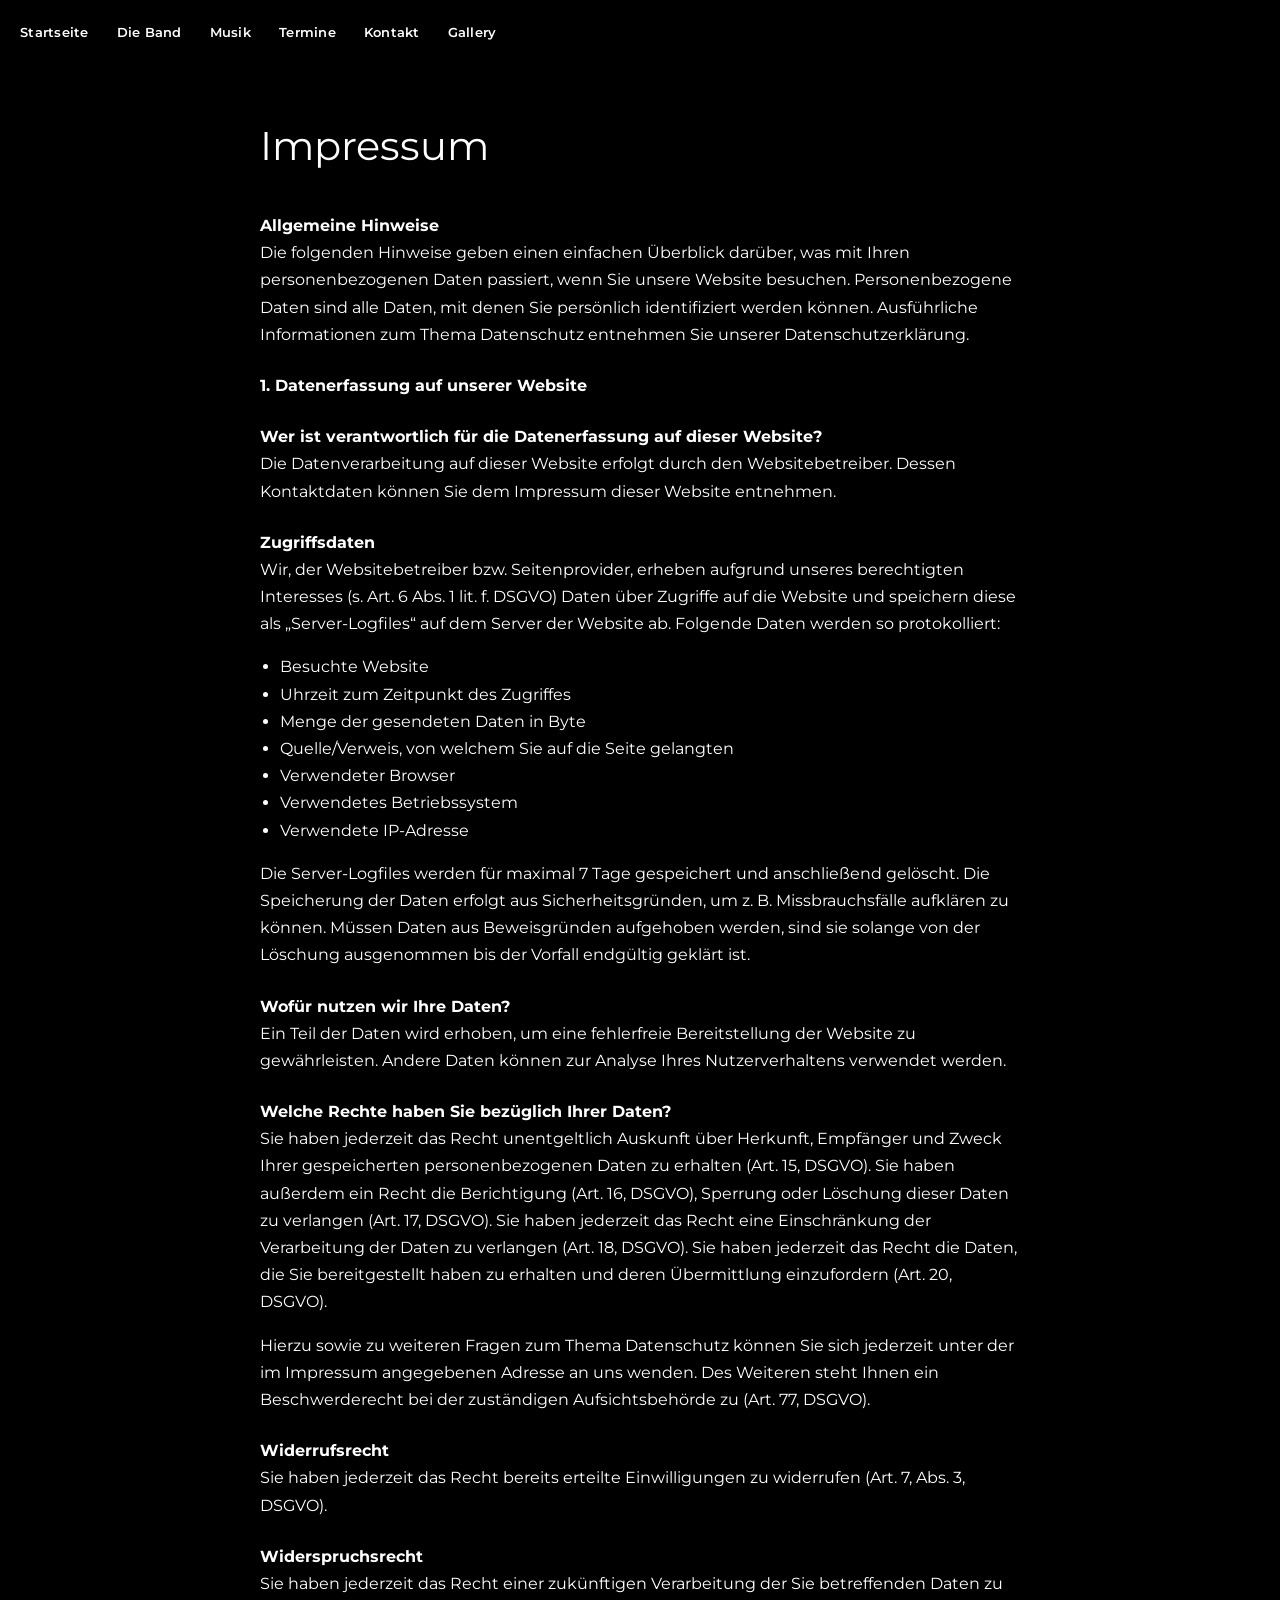
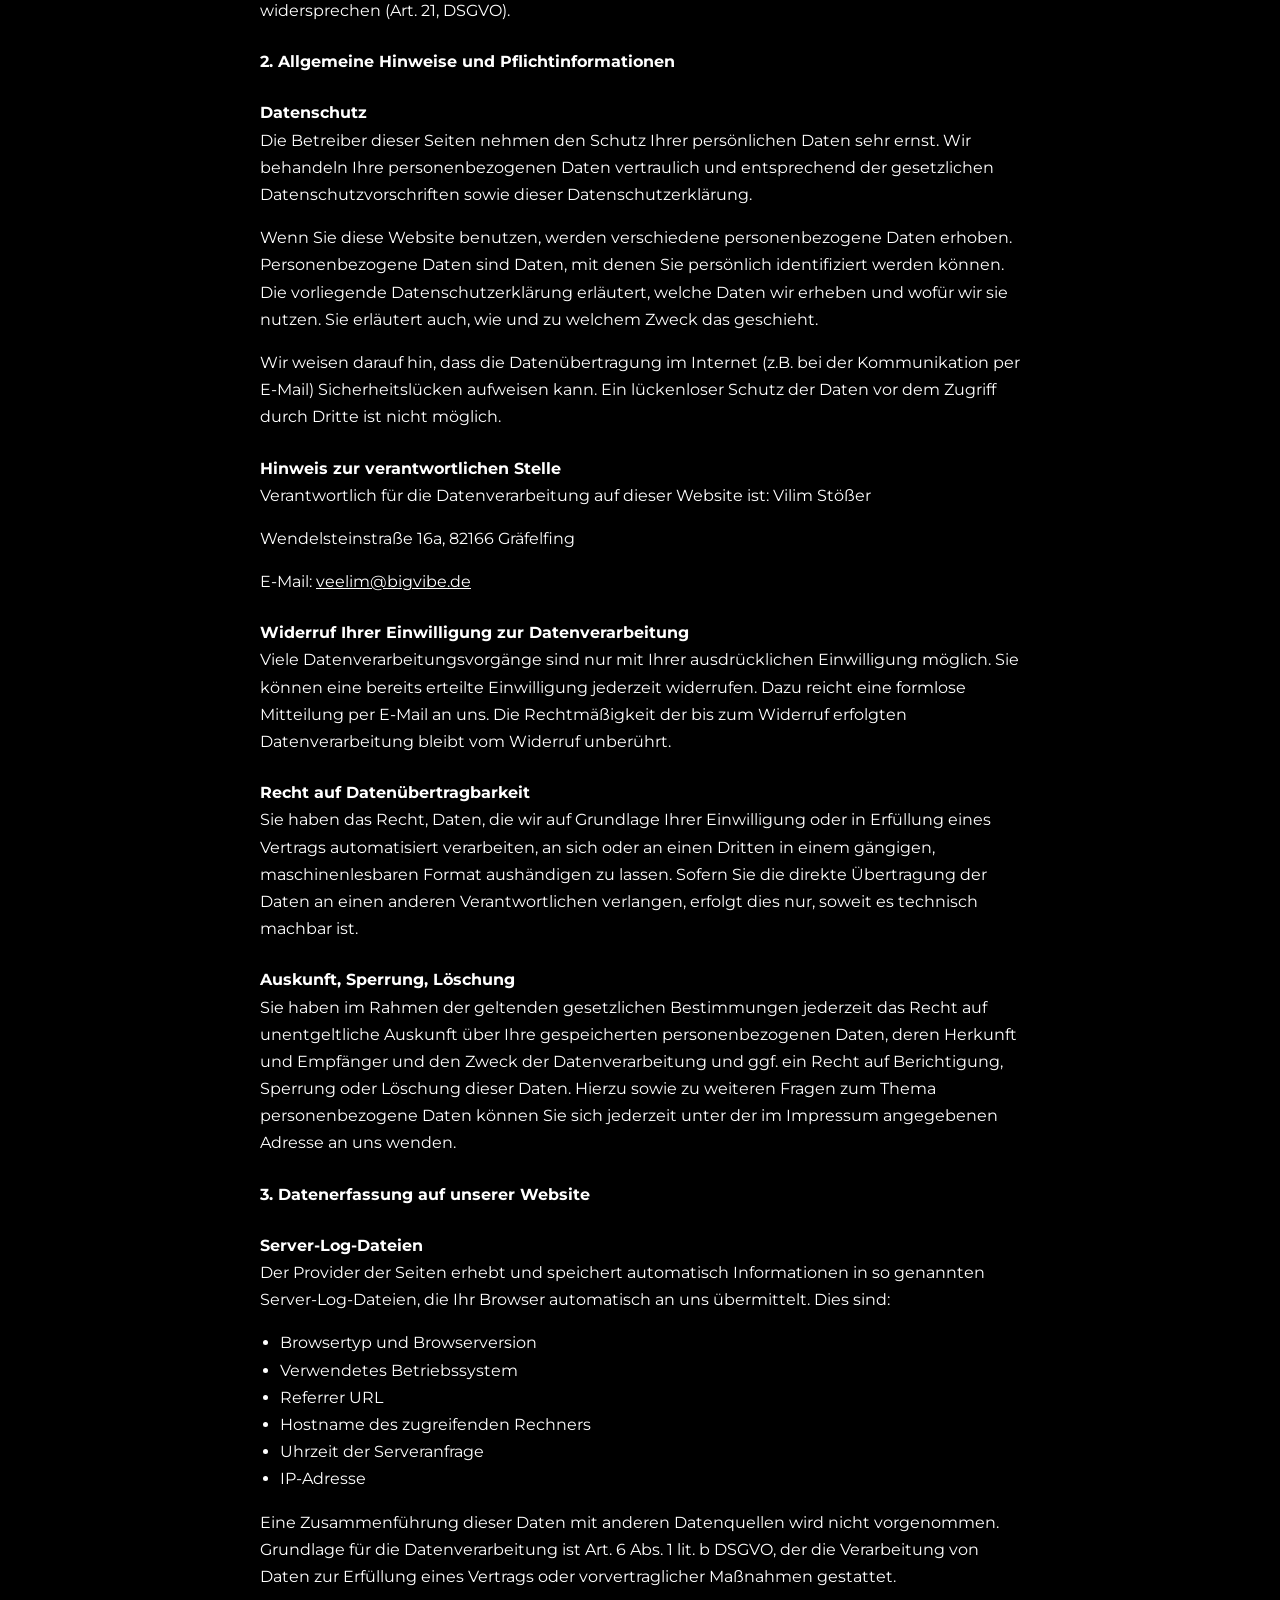
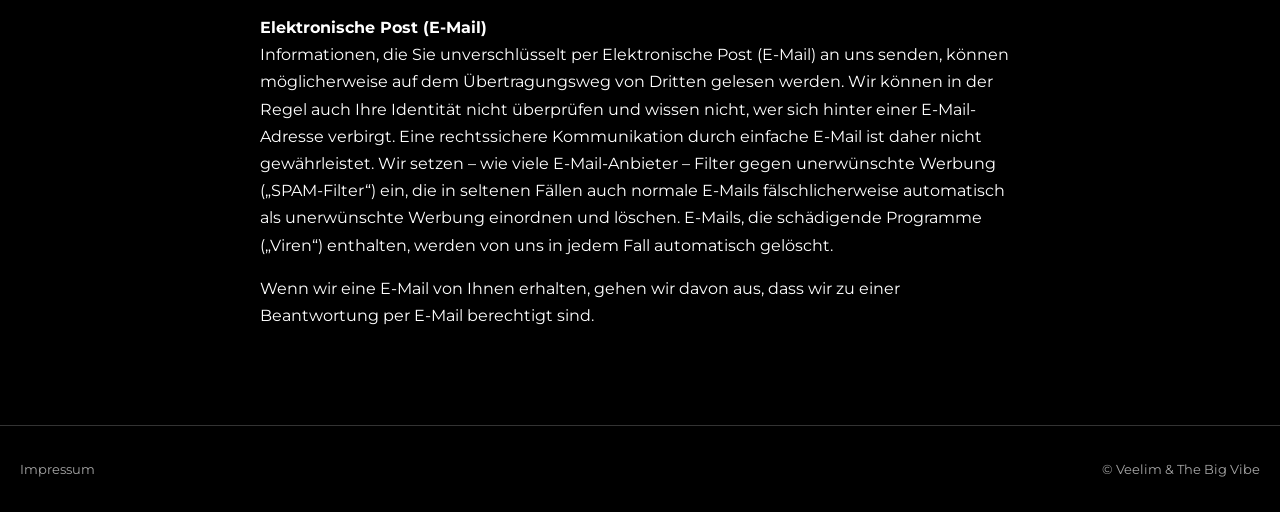
==== impressum.html @ f6a3f0a9 "Static site migrated from WordPress One-page site (hero video, band, Spotify, dates, contact, galler" ====
<!doctype html>
<html lang="de">
<head>
  <meta charset="utf-8">
  <meta name="viewport" content="width=device-width, initial-scale=1">
  <title>Impressum – Veelim &amp; The Big Vibe</title>
  <meta name="robots" content="noindex">
  <meta name="theme-color" content="#000000">
  <link rel="icon" type="image/png" href="assets/img/favicon.png">
  <link rel="apple-touch-icon" href="assets/img/apple-touch-icon.png">
  <link rel="stylesheet" href="css/style.css">
</head>
<body>
  <a class="skip-link" href="#main">Zum Inhalt springen</a>

  <header class="site-header">
    <a class="brand" href="index.html">Veelim &amp; The Big Vibe</a>
    <button class="nav-toggle" aria-expanded="false" aria-controls="site-nav" aria-label="Menü öffnen">
      <svg viewBox="0 0 24 24" fill="none" stroke="currentColor" stroke-width="2" aria-hidden="true"><path d="M3 6h18M3 12h18M3 18h18"/></svg>
    </button>
    <nav class="site-nav" id="site-nav" aria-label="Hauptmenü">
      <ul>
        <li><a href="index.html">Startseite</a></li>
        <li><a href="index.html#band">Die Band</a></li>
        <li><a href="index.html#musik">Musik</a></li>
        <li><a href="index.html#termine">Termine</a></li>
        <li><a href="index.html#kontakt">Kontakt</a></li>
        <li><a href="index.html#gallery">Gallery</a></li>
      </ul>
    </nav>
  </header>

  <main id="main">
    <article class="legal">
      <h1>Impressum</h1>
      
      <p><strong>Allgemeine Hinweise</strong> Die folgenden Hinweise geben einen einfachen Überblick darüber, was mit Ihren personenbezogenen Daten passiert, wenn Sie unsere Website besuchen. Personenbezogene Daten sind alle Daten, mit denen Sie persönlich identifiziert werden können. Ausführliche Informationen zum Thema Datenschutz entnehmen Sie unserer Datenschutzerklärung.</p>
      <p><strong>1. Datenerfassung auf unserer Website</strong></p>
      <p><strong>Wer ist verantwortlich für die Datenerfassung auf dieser Website?</strong> Die Datenverarbeitung auf dieser Website erfolgt durch den Websitebetreiber. Dessen Kontaktdaten können Sie dem Impressum dieser Website entnehmen.</p>
      <p><strong>Zugriffsdaten</strong> Wir, der Websitebetreiber bzw. Seitenprovider, erheben aufgrund unseres berechtigten Interesses (s. Art. 6 Abs. 1 lit. f. DSGVO) Daten über Zugriffe auf die Website und speichern diese als „Server-Logfiles“ auf dem Server der Website ab. Folgende Daten werden so protokolliert:</p>
      <ul>
      <li>Besuchte Website</li>
      <li>Uhrzeit zum Zeitpunkt des Zugriffes</li>
      <li>Menge der gesendeten Daten in Byte</li>
      <li>Quelle/Verweis, von welchem Sie auf die Seite gelangten</li>
      <li>Verwendeter Browser</li>
      <li>Verwendetes Betriebssystem</li>
      <li>Verwendete IP-Adresse</li>
      </ul>
      <p>Die Server-Logfiles werden für maximal 7 Tage gespeichert und anschließend gelöscht. Die Speicherung der Daten erfolgt aus Sicherheitsgründen, um z. B. Missbrauchsfälle aufklären zu können. Müssen Daten aus Beweisgründen aufgehoben werden, sind sie solange von der Löschung ausgenommen bis der Vorfall endgültig geklärt ist.</p>
      <p><strong>Wofür nutzen wir Ihre Daten?</strong> Ein Teil der Daten wird erhoben, um eine fehlerfreie Bereitstellung der Website zu gewährleisten. Andere Daten können zur Analyse Ihres Nutzerverhaltens verwendet werden.</p>
      <p><strong>Welche Rechte haben Sie bezüglich Ihrer Daten?</strong> Sie haben jederzeit das Recht unentgeltlich Auskunft über Herkunft, Empfänger und Zweck Ihrer gespeicherten personenbezogenen Daten zu erhalten (Art. 15, DSGVO). Sie haben außerdem ein Recht die Berichtigung (Art. 16, DSGVO), Sperrung oder Löschung dieser Daten zu verlangen (Art. 17, DSGVO). Sie haben jederzeit das Recht eine Einschränkung der Verarbeitung der Daten zu verlangen (Art. 18, DSGVO). Sie haben jederzeit das Recht die Daten, die Sie bereitgestellt haben zu erhalten und deren Übermittlung einzufordern (Art. 20, DSGVO).</p>
      <p>Hierzu sowie zu weiteren Fragen zum Thema Datenschutz können Sie sich jederzeit unter der im Impressum angegebenen Adresse an uns wenden. Des Weiteren steht Ihnen ein Beschwerderecht bei der zuständigen Aufsichtsbehörde zu (Art. 77, DSGVO).</p>
      <p><strong>Widerrufsrecht</strong> Sie haben jederzeit das Recht bereits erteilte Einwilligungen zu widerrufen (Art. 7, Abs. 3, DSGVO).</p>
      <p><strong>Widerspruchsrecht</strong> Sie haben jederzeit das Recht einer zukünftigen Verarbeitung der Sie betreffenden Daten zu widersprechen (Art. 21, DSGVO).</p>
      <p><strong>2. Allgemeine Hinweise und Pflichtinformationen</strong></p>
      <p><strong>Datenschutz</strong> Die Betreiber dieser Seiten nehmen den Schutz Ihrer persönlichen Daten sehr ernst. Wir behandeln Ihre personenbezogenen Daten vertraulich und entsprechend der gesetzlichen Datenschutzvorschriften sowie dieser Datenschutzerklärung.</p>
      <p>Wenn Sie diese Website benutzen, werden verschiedene personenbezogene Daten erhoben. Personenbezogene Daten sind Daten, mit denen Sie persönlich identifiziert werden können. Die vorliegende Datenschutzerklärung erläutert, welche Daten wir erheben und wofür wir sie nutzen. Sie erläutert auch, wie und zu welchem Zweck das geschieht.</p>
      <p>Wir weisen darauf hin, dass die Datenübertragung im Internet (z.B. bei der Kommunikation per E-Mail) Sicherheitslücken aufweisen kann. Ein lückenloser Schutz der Daten vor dem Zugriff durch Dritte ist nicht möglich.</p>
      <p><strong>Hinweis zur verantwortlichen Stelle</strong> Verantwortlich für die Datenverarbeitung auf dieser Website ist: Vilim Stößer</p>
      <p>Wendelsteinstraße 16a, 82166 Gräfelfing</p>
      <p>E-Mail: <a href="mailto:veelim@bigvibe.de">veelim@bigvibe.de</a></p>
      <p><strong>Widerruf Ihrer Einwilligung zur Datenverarbeitung</strong> Viele Datenverarbeitungsvorgänge sind nur mit Ihrer ausdrücklichen Einwilligung möglich. Sie können eine bereits erteilte Einwilligung jederzeit widerrufen. Dazu reicht eine formlose Mitteilung per E-Mail an uns. Die Rechtmäßigkeit der bis zum Widerruf erfolgten Datenverarbeitung bleibt vom Widerruf unberührt.</p>
      <p><strong>Recht auf Datenübertragbarkeit</strong> Sie haben das Recht, Daten, die wir auf Grundlage Ihrer Einwilligung oder in Erfüllung eines Vertrags automatisiert verarbeiten, an sich oder an einen Dritten in einem gängigen, maschinenlesbaren Format aushändigen zu lassen. Sofern Sie die direkte Übertragung der Daten an einen anderen Verantwortlichen verlangen, erfolgt dies nur, soweit es technisch machbar ist.</p>
      <p><strong>Auskunft, Sperrung, Löschung</strong> Sie haben im Rahmen der geltenden gesetzlichen Bestimmungen jederzeit das Recht auf unentgeltliche Auskunft über Ihre gespeicherten personenbezogenen Daten, deren Herkunft und Empfänger und den Zweck der Datenverarbeitung und ggf. ein Recht auf Berichtigung, Sperrung oder Löschung dieser Daten. Hierzu sowie zu weiteren Fragen zum Thema personenbezogene Daten können Sie sich jederzeit unter der im Impressum angegebenen Adresse an uns wenden.</p>
      <p><strong>3. Datenerfassung auf unserer Website</strong></p>
      <p><strong>Server-Log-Dateien</strong> Der Provider der Seiten erhebt und speichert automatisch Informationen in so genannten Server-Log-Dateien, die Ihr Browser automatisch an uns übermittelt. Dies sind:</p>
      <ul>
      <li>Browsertyp und Browserversion</li>
      <li>Verwendetes Betriebssystem</li>
      <li>Referrer URL</li>
      <li>Hostname des zugreifenden Rechners</li>
      <li>Uhrzeit der Serveranfrage</li>
      <li>IP-Adresse</li>
      </ul>
      <p>Eine Zusammenführung dieser Daten mit anderen Datenquellen wird nicht vorgenommen. Grundlage für die Datenverarbeitung ist Art. 6 Abs. 1 lit. b DSGVO, der die Verarbeitung von Daten zur Erfüllung eines Vertrags oder vorvertraglicher Maßnahmen gestattet.</p>
      <p><strong>Elektronische Post (E-Mail)</strong> Informationen, die Sie unverschlüsselt per Elektronische Post (E-Mail) an uns senden, können möglicherweise auf dem Übertragungsweg von Dritten gelesen werden. Wir können in der Regel auch Ihre Identität nicht überprüfen und wissen nicht, wer sich hinter einer E-Mail-Adresse verbirgt. Eine rechtssichere Kommunikation durch einfache E-Mail ist daher nicht gewährleistet. Wir setzen – wie viele E-Mail-Anbieter – Filter gegen unerwünschte Werbung („SPAM-Filter“) ein, die in seltenen Fällen auch normale E-Mails fälschlicherweise automatisch als unerwünschte Werbung einordnen und löschen. E-Mails, die schädigende Programme („Viren“) enthalten, werden von uns in jedem Fall automatisch gelöscht.</p>
      <p>Wenn wir eine E-Mail von Ihnen erhalten, gehen wir davon aus, dass wir zu einer Beantwortung per E-Mail berechtigt sind.</p>
    </article>
  </main>

  <footer class="site-footer">
    <a href="impressum.html" aria-current="page">Impressum</a>
    <span>© Veelim &amp; The Big Vibe</span>
  </footer>

  <script src="js/main.js"></script>
</body>
</html>
---- css/style.css ----
/* Veelim & The Big Vibe */

@font-face {
  font-family: "Montserrat";
  src: url("../assets/fonts/montserrat.woff2") format("woff2");
  font-weight: 100 900;
  font-style: normal;
  font-display: swap;
}
@font-face {
  font-family: "Montserrat";
  src: url("../assets/fonts/montserrat-italic.woff2") format("woff2");
  font-weight: 100 900;
  font-style: italic;
  font-display: swap;
}

:root {
  --bg: #000;
  --fg: #fff;
  --muted: #a6a6a6;
  --line: #333;
  --accent: #fff;
  --header-h: 64px;
  --max: 1200px;
}

*, *::before, *::after { box-sizing: border-box; }

html { scroll-behavior: smooth; scroll-padding-top: var(--header-h); }
@media (prefers-reduced-motion: reduce) { html { scroll-behavior: auto; } }

body {
  margin: 0;
  background: var(--bg);
  color: var(--fg);
  font-family: "Montserrat", Arial, sans-serif;
  font-size: 16px;
  line-height: 1.7;
  -webkit-font-smoothing: antialiased;
}

img, video { display: block; max-width: 100%; height: auto; }
a { color: inherit; }
a:hover { color: var(--muted); }

.skip-link {
  position: absolute; left: -9999px; top: 0;
  background: var(--fg); color: var(--bg); padding: .5rem 1rem; z-index: 100;
}
.skip-link:focus { left: 1rem; top: 1rem; }

/* Header */
.site-header {
  position: sticky; top: 0; z-index: 50;
  height: var(--header-h);
  background: var(--bg);
  display: flex; align-items: center; justify-content: space-between;
  padding: 0 1.25rem;
}
.site-header .brand { display: none; font-weight: 600; text-decoration: none; letter-spacing: .02em; }
.nav-toggle { display: none; }
.site-nav ul { list-style: none; margin: 0; padding: 0; display: flex; gap: 1.75rem; }
.site-nav a {
  text-decoration: none; font-size: 13px; font-weight: 600; letter-spacing: .02em;
  padding: .5rem 0; display: inline-block;
}
.site-nav a[aria-current="page"], .site-nav a.is-active { color: var(--muted); }

@media (max-width: 760px) {
  .site-header .brand { display: block; }
  .nav-toggle {
    display: inline-flex; align-items: center; justify-content: center;
    width: 44px; height: 44px; background: none; border: 0; color: var(--fg); cursor: pointer;
  }
  .nav-toggle svg { width: 26px; height: 26px; }
  .site-nav {
    position: absolute; top: var(--header-h); left: 0; right: 0;
    background: var(--bg); border-bottom: 1px solid var(--line);
    display: none;
  }
  .site-nav.is-open { display: block; }
  .site-nav ul { flex-direction: column; gap: 0; padding: .5rem 1.25rem 1rem; }
  .site-nav a { font-size: 16px; padding: .6rem 0; }
}

/* Hero */
.hero {
  position: relative;
  min-height: 50vw;
  overflow: hidden;
  display: flex; align-items: flex-end;
}
.hero video {
  position: absolute; inset: 0; width: 100%; height: 100%;
  object-fit: cover; object-position: 50% 35%;
}
.hero::after {
  content: ""; position: absolute; inset: 0;
  background: linear-gradient(0deg, #000 0%, rgba(0, 0, 0, 0) 60%);
}
.hero-inner {
  position: relative; z-index: 1; width: 100%;
  display: grid; grid-template-columns: 2fr 1fr 2fr; align-items: end;
  padding: 0 1.25rem 1.25rem;
}
.hero-logo { grid-column: 2; width: 100%; max-width: 260px; justify-self: center; }
.hero h1 { margin: 0; }
.credit { grid-column: 3; text-align: right; font-size: 12px; margin: 0; }
.credit a { text-decoration: none; font-weight: 600; }
@media (max-width: 760px) {
  .hero { min-height: 75vw; }
  .hero-inner { grid-template-columns: 1fr; justify-items: center; gap: .5rem; }
  .hero-logo { grid-column: 1; max-width: 160px; }
  .credit { grid-column: 1; text-align: center; font-size: 11px; }
}

/* Intro quote */
.intro {
  max-width: 760px; margin: 4rem auto 0; padding: 0 1.25rem;
  text-align: center; font-style: italic; font-size: clamp(17px, 2.2vw, 21px); line-height: 1.6;
}
.intro strong { font-weight: 600; }

/* Band */
.band { padding-top: 12rem; }
.member {
  display: grid; grid-template-columns: 56fr 44fr; align-items: center;
}
.member.reverse { grid-template-columns: 44fr 56fr; }
.member.reverse .member-photo { order: 2; }
.member-photo img { width: 100%; }
.member-photo.rounded img { border-radius: 9999px; }
.member-name {
  aspect-ratio: 1; width: min(100%, 420px); justify-self: center;
  background: url("../assets/img/wave.webp") center / contain no-repeat;
  display: flex; flex-direction: column; align-items: center; justify-content: center; text-align: center;
}
.member-name h3 { margin: 0; font-size: clamp(28px, 3.4vw, 42px); font-weight: 400; line-height: 1.2; }
.member-name p { margin: .75rem 0 0; }
@media (max-width: 760px) {
  .band { padding-top: 5rem; }
  .member, .member.reverse { grid-template-columns: 1fr; }
  .member.reverse .member-photo { order: 0; }
  .member-name { width: min(80%, 320px); margin: -2rem auto 2rem; }
}

/* Sections */
.section { border-top: 1px solid var(--line); padding: 5rem 1.25rem; }
.section > .wrap { max-width: var(--max); margin: 0 auto; }
.section h2 {
  font-size: clamp(28px, 4vw, 40px); font-weight: 400; text-align: center; margin: 0 0 2.5rem;
}

/* Music */
.spotify {
  max-width: 760px; margin: 0 auto; min-height: 352px;
  border-radius: 12px; background: #121212;
  display: flex; align-items: center; justify-content: center; text-align: center;
  padding: 2rem;
}
.spotify iframe { width: 100%; height: 352px; border: 0; border-radius: 12px; }
.spotify.is-loaded { padding: 0; background: none; }
.spotify p { color: var(--muted); font-size: 14px; max-width: 460px; margin: 0 auto 1.25rem; }
.button {
  display: inline-block; cursor: pointer;
  font: inherit; font-weight: 600; font-size: 14px; letter-spacing: .03em;
  color: var(--bg); background: var(--fg); border: 0; border-radius: 999px;
  padding: .8rem 1.75rem; text-decoration: none;
}
.button:hover { background: var(--muted); color: var(--bg); }
.music-credits { text-align: center; margin: 2rem 0 0; font-size: 14px; }
.music-credits a { font-weight: 600; text-decoration: none; }

/* Dates */
.dates { list-style: none; margin: 0 auto; padding: 0; max-width: 900px; }
.dates li {
  display: grid; grid-template-columns: 1.3fr 2fr 1fr; gap: 1rem; align-items: baseline;
  padding: 1.25rem 0; border-bottom: 1px solid var(--line);
}
.dates li:first-child { border-top: 1px solid var(--line); }
.dates .date { font-weight: 600; }
.dates .venue a { font-size: 13px; color: var(--muted); display: block; }
.dates .time { text-align: right; }
@media (max-width: 600px) {
  .dates li { grid-template-columns: 1fr; gap: .1rem; }
  .dates .time { text-align: left; }
}

/* Contact */
.contact { text-align: center; }
.contact p { margin: 0 0 1.5rem; }

/* Gallery */
.gallery {
  display: grid; gap: 6px;
  grid-template-columns: repeat(auto-fill, minmax(220px, 1fr));
}
.gallery a { display: block; aspect-ratio: 1; overflow: hidden; background: #111; }
.gallery img { width: 100%; height: 100%; object-fit: cover; transition: transform .3s ease, opacity .3s ease; }
.gallery a:hover img, .gallery a:focus-visible img { transform: scale(1.04); opacity: .85; }
@media (max-width: 600px) { .gallery { grid-template-columns: repeat(2, 1fr); } }

/* Lightbox */
.lightbox {
  border: 0; padding: 0; margin: 0; width: 100vw; height: 100vh; max-width: none; max-height: none;
  background: rgba(0, 0, 0, .95); color: var(--fg);
}
.lightbox[open] { display: flex; align-items: center; justify-content: center; }
.lightbox::backdrop { background: rgba(0, 0, 0, .95); }
.lightbox img { max-width: calc(100vw - 2rem); max-height: calc(100vh - 6rem); width: auto; height: auto; }
.lightbox button {
  position: absolute; background: none; border: 0; color: var(--fg); cursor: pointer;
  width: 52px; height: 52px; display: flex; align-items: center; justify-content: center;
}
.lightbox button:hover { color: var(--muted); }
.lightbox svg { width: 32px; height: 32px; }
.lightbox .lb-close { top: .5rem; right: .5rem; }
.lightbox .lb-prev { left: .5rem; top: 50%; transform: translateY(-50%); }
.lightbox .lb-next { right: .5rem; top: 50%; transform: translateY(-50%); }
.lightbox .lb-count { position: absolute; bottom: 1rem; left: 0; right: 0; text-align: center; font-size: 13px; color: var(--muted); }

/* Footer */
.site-footer {
  border-top: 1px solid var(--line); padding: 2rem 1.25rem; font-size: 13px; color: var(--muted);
  display: flex; flex-wrap: wrap; gap: .5rem 1.5rem; justify-content: space-between;
}
.site-footer a { text-decoration: none; }
.site-footer a:hover { color: var(--fg); }

.to-top {
  position: fixed; right: 1rem; bottom: 1rem; z-index: 40;
  width: 44px; height: 44px; border-radius: 50%;
  background: rgba(255, 255, 255, .12); color: var(--fg);
  display: flex; align-items: center; justify-content: center; text-decoration: none;
  opacity: 0; pointer-events: none; transition: opacity .2s;
}
.to-top.is-visible { opacity: 1; pointer-events: auto; }
.to-top svg { width: 22px; height: 22px; }

/* Legal page */
.legal { max-width: 800px; margin: 0 auto; padding: 3rem 1.25rem 5rem; }
.legal h1 { font-size: clamp(28px, 4vw, 40px); font-weight: 400; margin: 0 0 2rem; }
.legal p > strong:first-child { display: block; margin-top: 1.5rem; }
.legal ul { padding-left: 1.25rem; }
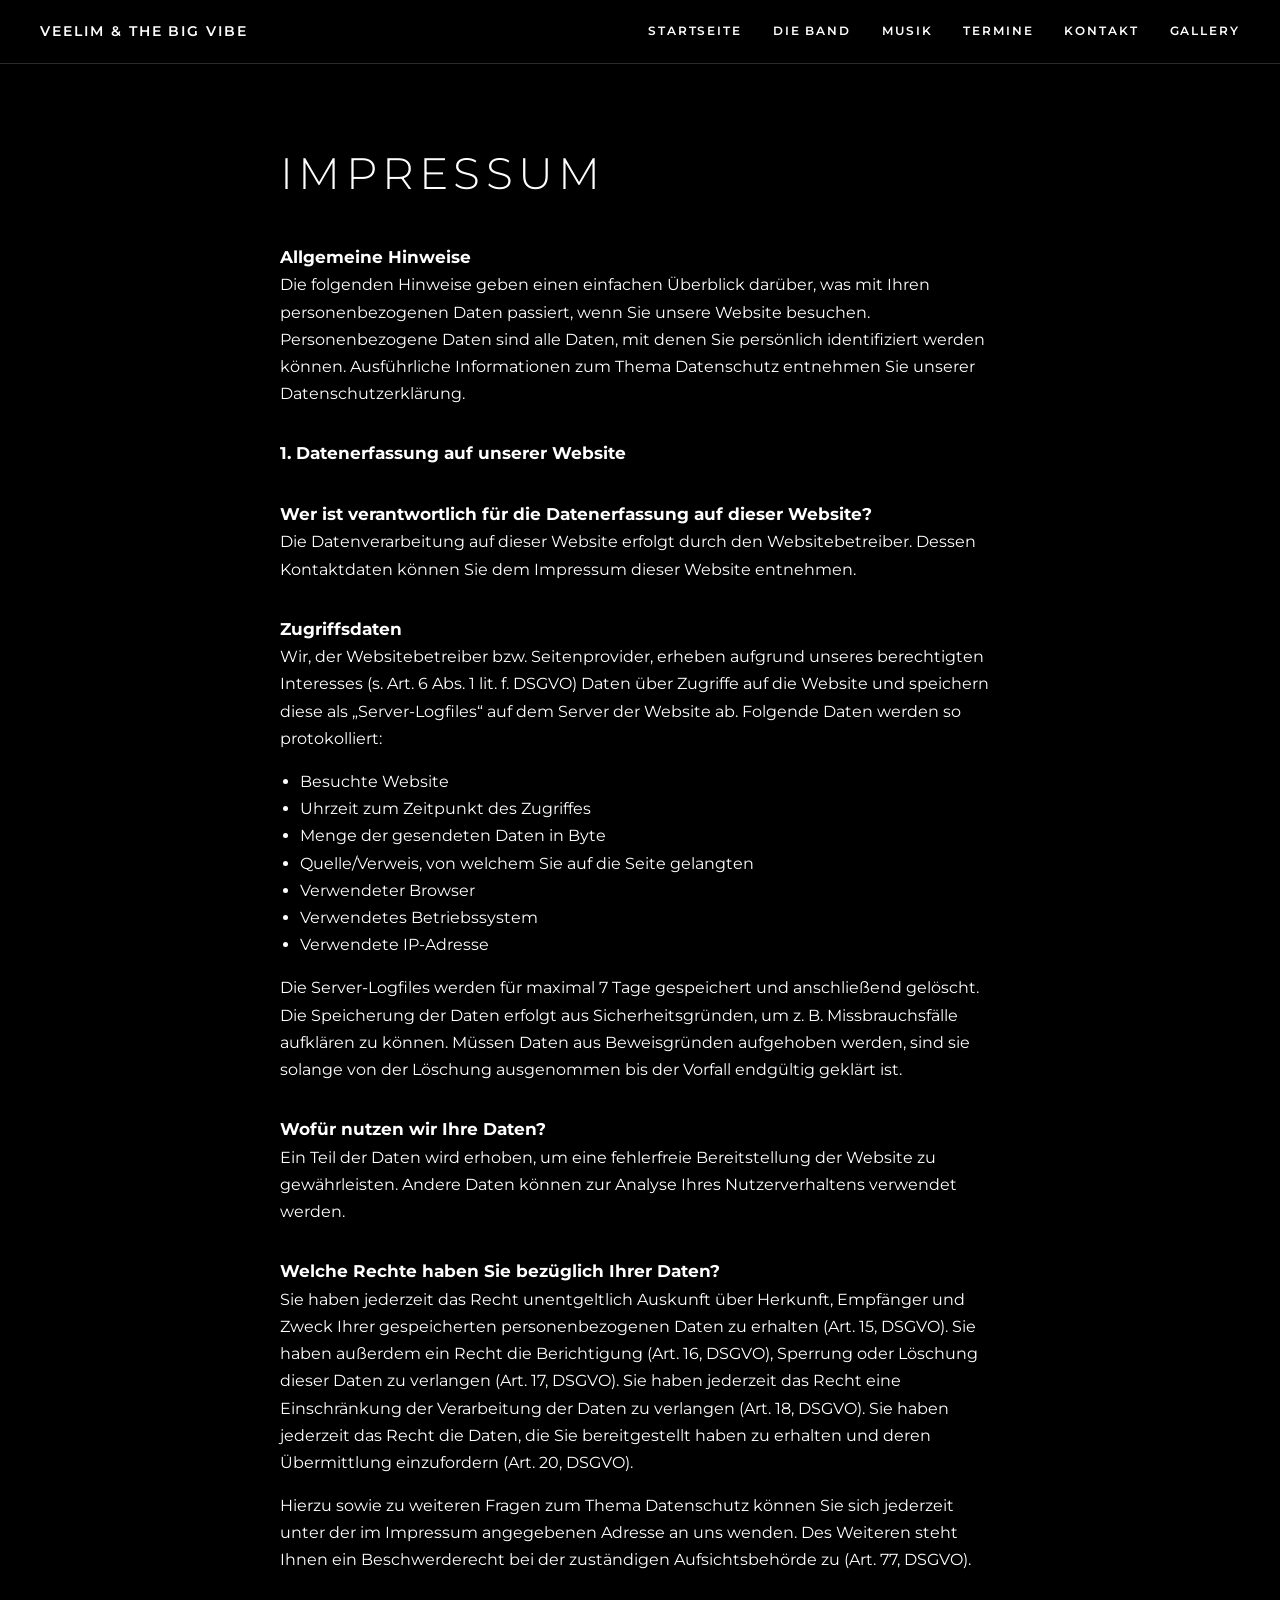
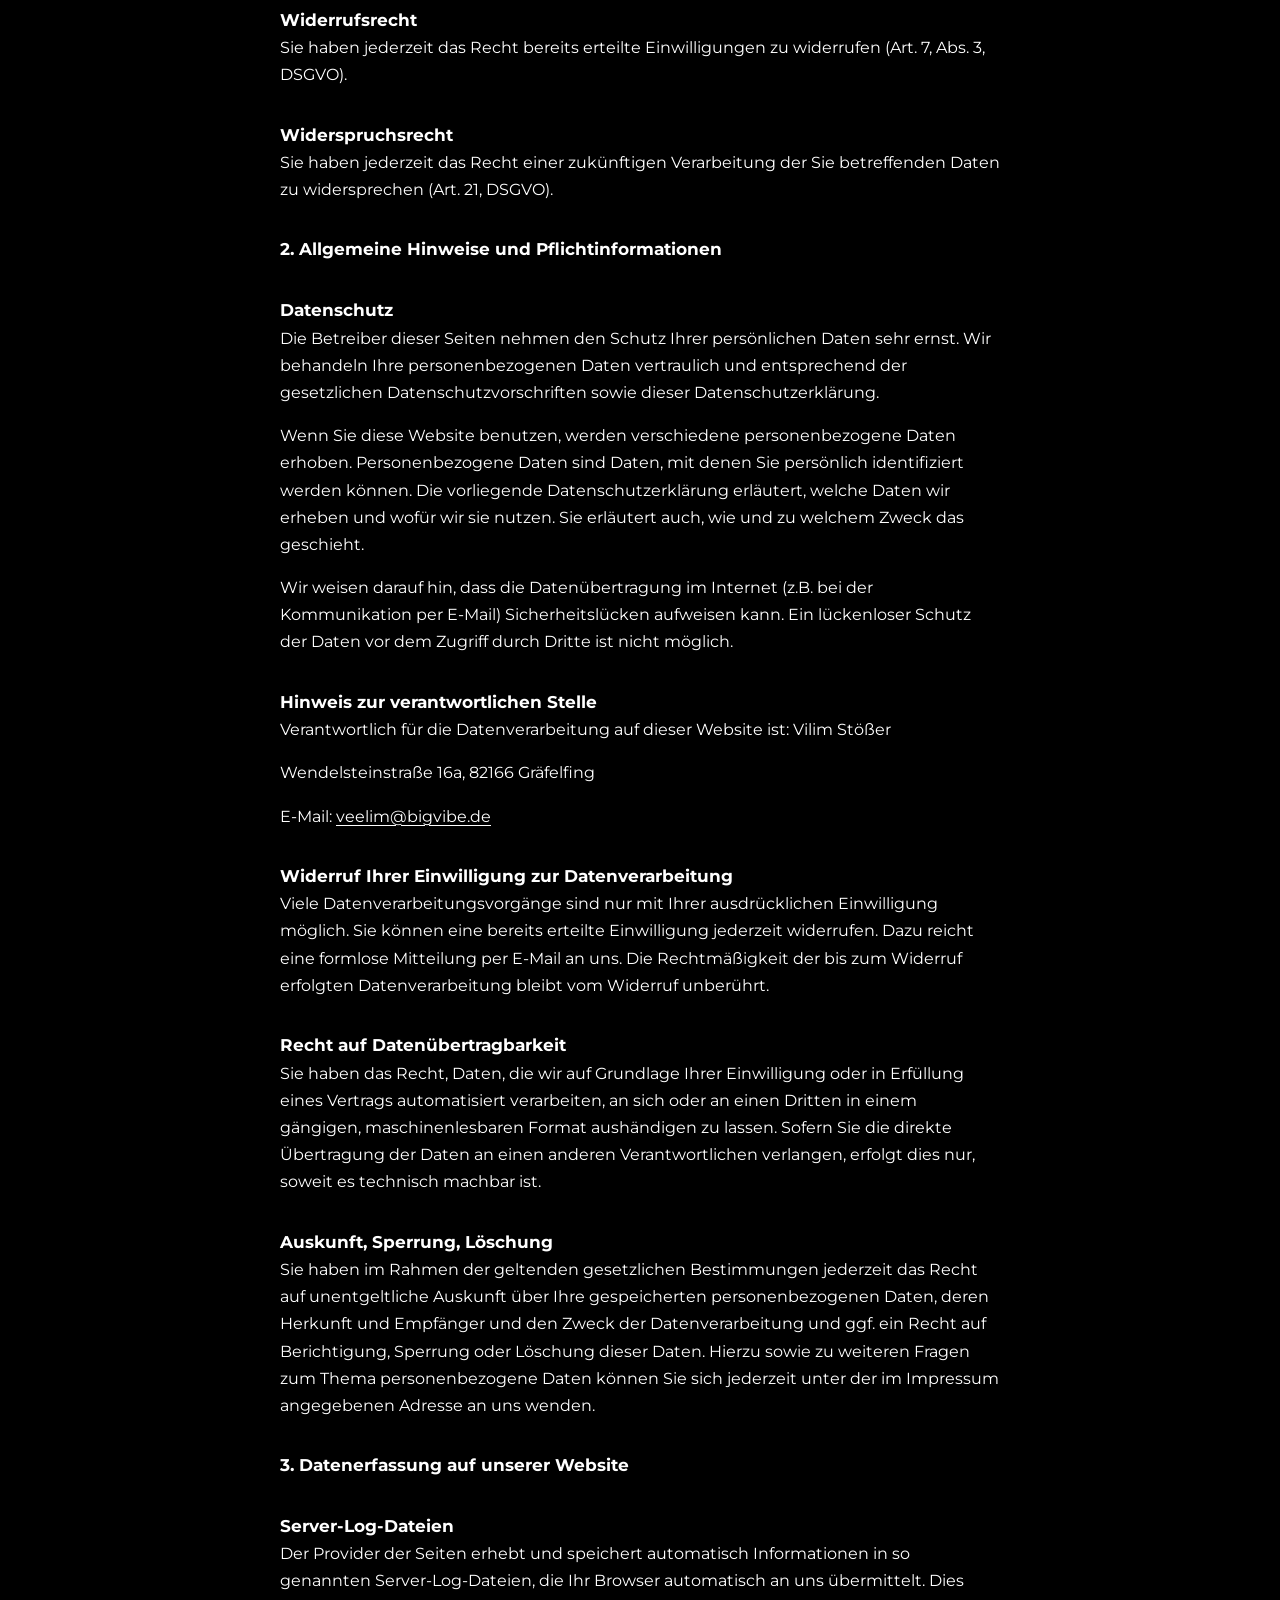
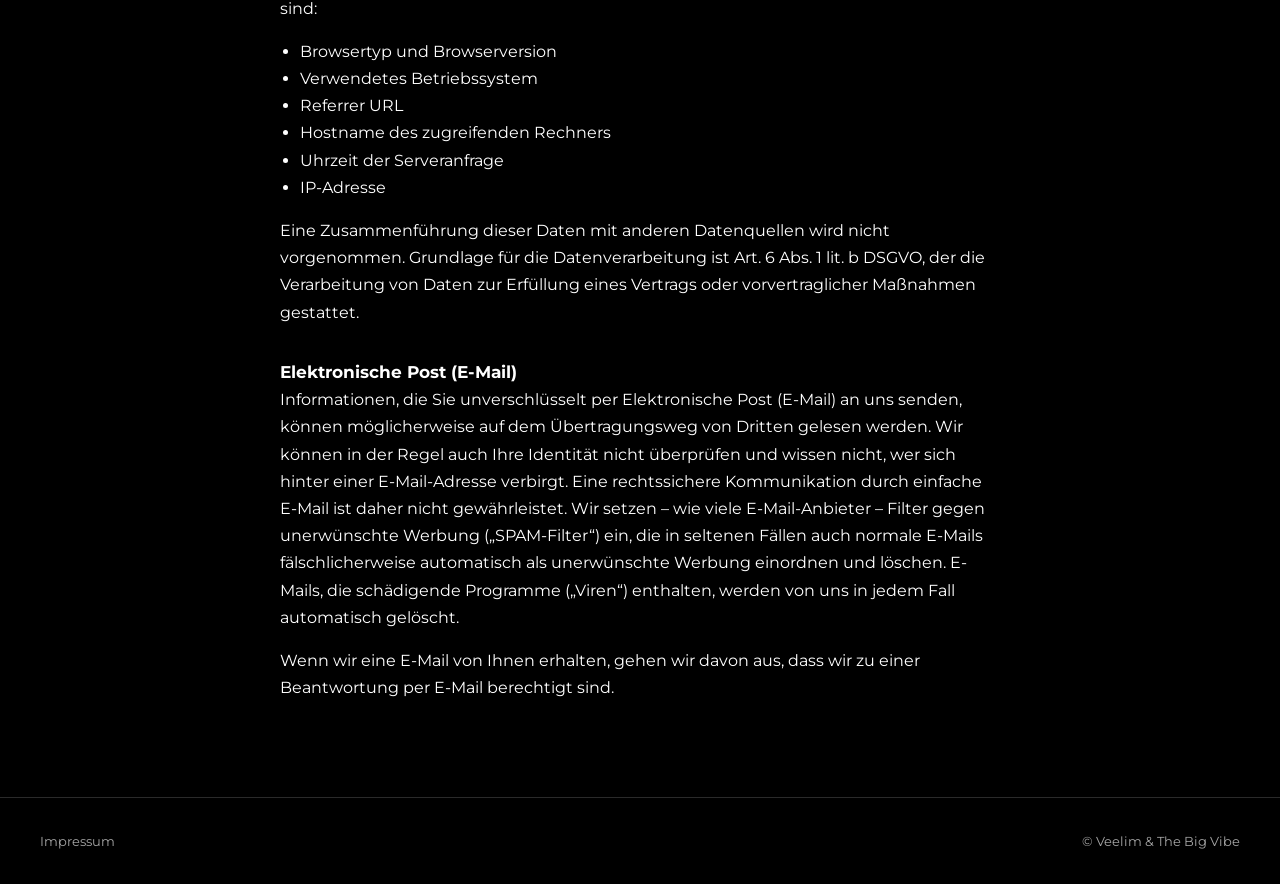
==== commit 19ae6ef9: "Redesign for mobile and desktop, animated water-splash circles - Header: transparent over the hero, " ====
--- a/impressum.html
+++ b/impressum.html
@@ -16,7 +16,7 @@
   <header class="site-header">
     <a class="brand" href="index.html">Veelim &amp; The Big Vibe</a>
     <button class="nav-toggle" aria-expanded="false" aria-controls="site-nav" aria-label="Menü öffnen">
-      <svg viewBox="0 0 24 24" fill="none" stroke="currentColor" stroke-width="2" aria-hidden="true"><path d="M3 6h18M3 12h18M3 18h18"/></svg>
+      <span class="burger" aria-hidden="true"></span>
     </button>
     <nav class="site-nav" id="site-nav" aria-label="Hauptmenü">
       <ul>
--- a/css/style.css
+++ b/css/style.css
@@ -19,30 +19,38 @@
   --bg: #000;
   --fg: #fff;
   --muted: #a6a6a6;
-  --line: #333;
-  --accent: #fff;
+  --line: #2a2a2a;
+  --surface: #0f0f0f;
   --header-h: 64px;
   --max: 1200px;
+  --gutter: clamp(1rem, 4vw, 2.5rem);
+  --section-y: clamp(4.5rem, 11vw, 9rem);
+  --ease-out: cubic-bezier(.22, 1, .36, 1);
+  --ease-splash: cubic-bezier(.34, 1.56, .64, 1);
 }
 
 *, *::before, *::after { box-sizing: border-box; }
 
 html { scroll-behavior: smooth; scroll-padding-top: var(--header-h); }
-@media (prefers-reduced-motion: reduce) { html { scroll-behavior: auto; } }
 
 body {
   margin: 0;
   background: var(--bg);
   color: var(--fg);
   font-family: "Montserrat", Arial, sans-serif;
-  font-size: 16px;
+  font-size: clamp(16px, 1.1vw + 11px, 18px);
   line-height: 1.7;
   -webkit-font-smoothing: antialiased;
-}
+  text-rendering: optimizeLegibility;
+  overflow-x: clip;
+}
+body.menu-open, html:has(dialog[open]) { overflow: hidden; }
 
 img, video { display: block; max-width: 100%; height: auto; }
-a { color: inherit; }
+a { color: inherit; text-underline-offset: .2em; text-decoration-thickness: 1px; transition: color .2s; }
 a:hover { color: var(--muted); }
+:focus-visible { outline: 2px solid var(--fg); outline-offset: 4px; border-radius: 2px; }
+::selection { background: var(--fg); color: var(--bg); }
 
 .skip-link {
   position: absolute; left: -9999px; top: 0;
@@ -54,192 +62,367 @@
 .site-header {
   position: sticky; top: 0; z-index: 50;
   height: var(--header-h);
-  background: var(--bg);
-  display: flex; align-items: center; justify-content: space-between;
-  padding: 0 1.25rem;
-}
-.site-header .brand { display: none; font-weight: 600; text-decoration: none; letter-spacing: .02em; }
+  display: flex; align-items: center; justify-content: space-between; gap: 1rem;
+  padding: 0 var(--gutter);
+  background: rgba(0, 0, 0, .85);
+  -webkit-backdrop-filter: blur(12px); backdrop-filter: blur(12px);
+  transition: background-color .3s, border-color .3s;
+  border-bottom: 1px solid var(--line);
+}
+.home .site-header {
+  position: fixed; left: 0; right: 0;
+  background: transparent; border-bottom-color: transparent;
+  -webkit-backdrop-filter: none; backdrop-filter: none;
+}
+.home .site-header.is-scrolled, .menu-open .site-header {
+  background: rgba(0, 0, 0, .85); border-bottom-color: var(--line);
+  -webkit-backdrop-filter: blur(12px); backdrop-filter: blur(12px);
+}
+.site-header .brand {
+  font-weight: 600; font-size: 14px; text-decoration: none; letter-spacing: .14em; text-transform: uppercase;
+  white-space: nowrap; transition: opacity .3s, color .2s;
+}
+.home .site-header:not(.is-scrolled) .brand { opacity: 0; pointer-events: none; }
+.menu-open .site-header .brand { opacity: 1; pointer-events: auto; }
 .nav-toggle { display: none; }
-.site-nav ul { list-style: none; margin: 0; padding: 0; display: flex; gap: 1.75rem; }
+.site-nav ul { list-style: none; margin: 0; padding: 0; display: flex; gap: clamp(1.25rem, 2.4vw, 2.25rem); }
 .site-nav a {
-  text-decoration: none; font-size: 13px; font-weight: 600; letter-spacing: .02em;
-  padding: .5rem 0; display: inline-block;
-}
-.site-nav a[aria-current="page"], .site-nav a.is-active { color: var(--muted); }
+  position: relative; display: inline-block; padding: .5rem 0;
+  text-decoration: none; font-size: 12px; font-weight: 600; letter-spacing: .16em; text-transform: uppercase;
+}
+.site-nav a::after {
+  content: ""; position: absolute; left: 0; right: 0; bottom: .2rem; height: 1px;
+  background: currentColor; transform: scaleX(0); transform-origin: left; transition: transform .35s var(--ease-out);
+}
+.site-nav a:hover { color: var(--fg); }
+.site-nav a:hover::after, .site-nav a:focus-visible::after, .site-nav a.is-active::after { transform: scaleX(1); }
 
 @media (max-width: 760px) {
-  .site-header .brand { display: block; }
+  .site-header .brand { font-size: 13px; letter-spacing: .1em; }
   .nav-toggle {
     display: inline-flex; align-items: center; justify-content: center;
-    width: 44px; height: 44px; background: none; border: 0; color: var(--fg); cursor: pointer;
+    width: 48px; height: 48px; margin-right: -12px;
+    background: none; border: 0; color: var(--fg); cursor: pointer;
   }
-  .nav-toggle svg { width: 26px; height: 26px; }
+  .burger, .burger::before, .burger::after {
+    display: block; width: 24px; height: 2px; background: currentColor; border-radius: 2px;
+    transition: transform .3s var(--ease-out), background-color .2s;
+  }
+  .burger { position: relative; }
+  .burger::before, .burger::after { content: ""; position: absolute; left: 0; }
+  .burger::before { transform: translateY(-7px); }
+  .burger::after { transform: translateY(7px); }
+  .nav-toggle[aria-expanded="true"] .burger { background: transparent; }
+  .nav-toggle[aria-expanded="true"] .burger::before { transform: rotate(45deg); }
+  .nav-toggle[aria-expanded="true"] .burger::after { transform: rotate(-45deg); }
+
   .site-nav {
-    position: absolute; top: var(--header-h); left: 0; right: 0;
-    background: var(--bg); border-bottom: 1px solid var(--line);
-    display: none;
+    position: fixed; top: var(--header-h); left: 0; right: 0; bottom: 0; height: calc(100dvh - var(--header-h));
+    background: var(--bg); overflow-y: auto;
+    visibility: hidden; opacity: 0; transition: opacity .3s, visibility 0s .3s;
   }
-  .site-nav.is-open { display: block; }
-  .site-nav ul { flex-direction: column; gap: 0; padding: .5rem 1.25rem 1rem; }
-  .site-nav a { font-size: 16px; padding: .6rem 0; }
+  .site-nav.is-open { visibility: visible; opacity: 1; transition: opacity .3s; }
+  .site-nav ul { flex-direction: column; gap: 0; padding: 1.5rem var(--gutter) 3rem; }
+  .site-nav li { border-bottom: 1px solid var(--line); }
+  .site-nav a {
+    display: block; padding: 1rem 0; font-size: 22px; font-weight: 400; letter-spacing: .08em;
+    opacity: 0; transform: translateY(12px); transition: opacity .4s var(--ease-out), transform .4s var(--ease-out), color .2s;
+  }
+  .site-nav a::after { display: none; }
+  .site-nav a.is-active { color: var(--muted); }
+  .site-nav.is-open a { opacity: 1; transform: none; }
+  .site-nav.is-open li:nth-child(2) a { transition-delay: .04s; }
+  .site-nav.is-open li:nth-child(3) a { transition-delay: .08s; }
+  .site-nav.is-open li:nth-child(4) a { transition-delay: .12s; }
+  .site-nav.is-open li:nth-child(5) a { transition-delay: .16s; }
+  .site-nav.is-open li:nth-child(6) a { transition-delay: .2s; }
 }
 
 /* Hero */
 .hero {
-  position: relative;
-  min-height: 50vw;
-  overflow: hidden;
+  position: relative; overflow: hidden;
+  height: min(100svh, 62vw); min-height: 520px;
   display: flex; align-items: flex-end;
 }
 .hero video {
   position: absolute; inset: 0; width: 100%; height: 100%;
   object-fit: cover; object-position: 50% 35%;
 }
-.hero::after {
-  content: ""; position: absolute; inset: 0;
-  background: linear-gradient(0deg, #000 0%, rgba(0, 0, 0, 0) 60%);
-}
+.hero::before, .hero::after { content: ""; position: absolute; inset: 0; pointer-events: none; }
+.hero::before { background: linear-gradient(180deg, rgba(0, 0, 0, .55) 0%, rgba(0, 0, 0, 0) 22%); z-index: 1; }
+.hero::after { background: linear-gradient(0deg, #000 0%, rgba(0, 0, 0, .35) 35%, rgba(0, 0, 0, 0) 65%); }
 .hero-inner {
-  position: relative; z-index: 1; width: 100%;
-  display: grid; grid-template-columns: 2fr 1fr 2fr; align-items: end;
-  padding: 0 1.25rem 1.25rem;
-}
-.hero-logo { grid-column: 2; width: 100%; max-width: 260px; justify-self: center; }
+  position: relative; z-index: 2; width: 100%;
+  display: grid; grid-template-columns: 1fr auto 1fr; align-items: end;
+  padding: 0 var(--gutter) clamp(1.25rem, 3vw, 2.5rem);
+}
 .hero h1 { margin: 0; }
-.credit { grid-column: 3; text-align: right; font-size: 12px; margin: 0; }
-.credit a { text-decoration: none; font-weight: 600; }
+.hero-logo { grid-column: 2; width: clamp(200px, 22vw, 340px); animation: rise 1.4s var(--ease-out) both .2s; }
+.credit { grid-column: 3; justify-self: end; text-align: right; font-size: 11px; letter-spacing: .04em; margin: 0; color: rgba(255, 255, 255, .75); }
+.credit a { text-decoration: none; font-weight: 600; color: var(--fg); }
+.scroll-cue {
+  position: absolute; z-index: 2; left: 50%; bottom: .25rem; translate: -50% 0;
+  width: 44px; height: 44px; display: none; align-items: center; justify-content: center;
+  color: rgba(255, 255, 255, .7);
+  animation: bob 2.4s ease-in-out infinite;
+}
+.scroll-cue svg { width: 22px; height: 22px; }
 @media (max-width: 760px) {
-  .hero { min-height: 75vw; }
-  .hero-inner { grid-template-columns: 1fr; justify-items: center; gap: .5rem; }
-  .hero-logo { grid-column: 1; max-width: 160px; }
-  .credit { grid-column: 1; text-align: center; font-size: 11px; }
-}
+  .hero { height: 82svh; min-height: 460px; max-height: 760px; }
+  .hero video { object-position: 50% 30%; }
+  .hero-inner { grid-template-columns: 1fr; justify-items: center; gap: .75rem; padding-bottom: 3.75rem; }
+  .hero-logo { grid-column: 1; width: min(62vw, 250px); }
+  .credit { grid-column: 1; justify-self: center; text-align: center; }
+  .scroll-cue { display: flex; }
+}
+
+/* Reveal on scroll (only with JS, so content never stays hidden) */
+.js .reveal { opacity: 0; transform: translateY(28px); transition: opacity 1s var(--ease-out), transform 1s var(--ease-out); }
+.js .reveal.is-in { opacity: 1; transform: none; }
 
 /* Intro quote */
 .intro {
-  max-width: 760px; margin: 4rem auto 0; padding: 0 1.25rem;
-  text-align: center; font-style: italic; font-size: clamp(17px, 2.2vw, 21px); line-height: 1.6;
-}
-.intro strong { font-weight: 600; }
-
-/* Band */
-.band { padding-top: 12rem; }
-.member {
-  display: grid; grid-template-columns: 56fr 44fr; align-items: center;
-}
+  max-width: 860px; margin: var(--section-y) auto 0; padding: 0 var(--gutter);
+  text-align: center; font-style: italic; font-weight: 300;
+  font-size: clamp(18px, 1.4vw + 12px, 27px); line-height: 1.65; text-wrap: pretty;
+}
+.intro strong { font-weight: 600; font-style: normal; letter-spacing: .04em; }
+
+/* Band: photos and names sit in the band's water-splash circles, which ripple and turn */
+.band {
+  max-width: 1400px; margin: 0 auto;
+  padding: var(--section-y) var(--gutter) calc(var(--section-y) * .6);
+  display: grid; gap: clamp(1rem, 4vw, 3rem);
+  overflow: hidden;
+}
+.member { display: grid; grid-template-columns: 56fr 44fr; align-items: center; gap: clamp(0rem, 2vw, 2rem); }
 .member.reverse { grid-template-columns: 44fr 56fr; }
 .member.reverse .member-photo { order: 2; }
-.member-photo img { width: 100%; }
-.member-photo.rounded img { border-radius: 9999px; }
+
+.member-photo { position: relative; isolation: isolate; }
+.member-photo img {
+  width: 100%; position: relative;
+  animation: float 9s ease-in-out infinite;
+  transition: scale .6s var(--ease-out);
+}
+.member:nth-child(2) .member-photo img { animation-delay: -3s; }
+.member:nth-child(3) .member-photo img { animation-delay: -6s; }
+/* Ripples spread out from behind the photo's splash ring */
+.member-photo::before, .member-photo::after {
+  content: ""; position: absolute; z-index: -1;
+  left: 50%; top: 50%; width: 76%; aspect-ratio: 1; translate: -50% -50%;
+  background: url("../assets/img/wave.webp") center / contain no-repeat;
+  opacity: 0; pointer-events: none;
+  animation: ripple 6s var(--ease-out) infinite;
+}
+.member-photo::after { animation-delay: 3s; rotate: 140deg; }
+
 .member-name {
+  position: relative; isolation: isolate;
   aspect-ratio: 1; width: min(100%, 420px); justify-self: center;
+  display: flex; flex-direction: column; align-items: center; justify-content: center; text-align: center;
+}
+.member-name::before, .member-name::after {
+  content: ""; position: absolute; inset: 0; z-index: -1; pointer-events: none;
   background: url("../assets/img/wave.webp") center / contain no-repeat;
-  display: flex; flex-direction: column; align-items: center; justify-content: center; text-align: center;
-}
-.member-name h3 { margin: 0; font-size: clamp(28px, 3.4vw, 42px); font-weight: 400; line-height: 1.2; }
-.member-name p { margin: .75rem 0 0; }
+}
+/* The splash ring itself slowly turns and breathes */
+.member-name::before { animation: spin 48s linear infinite, breathe 7s ease-in-out infinite; }
+.member.reverse .member-name::before { animation-direction: reverse, normal; }
+/* A second ring drips outward like a drop hitting water */
+.member-name::after { opacity: 0; animation: ripple 5s var(--ease-out) infinite 1.2s; rotate: 200deg; }
+.member-name h3 { margin: 0; font-size: clamp(30px, 3.6vw, 48px); font-weight: 300; letter-spacing: .06em; line-height: 1.1; }
+.member-name p {
+  margin: .6rem 0 0; font-size: clamp(13px, 1vw, 15px); letter-spacing: .14em; text-transform: uppercase; color: var(--muted);
+}
+
+/* Splash-in when a member scrolls into view */
+.js .member.reveal { opacity: 1; transform: none; }
+.js .member.reveal .member-photo { opacity: 0; scale: .82; filter: blur(8px); transition: opacity 1s var(--ease-out), scale 1.2s var(--ease-splash), filter 1s var(--ease-out); }
+.js .member.reveal .member-name { opacity: 0; scale: .5; transition: opacity .8s var(--ease-out) .25s, scale 1.1s var(--ease-splash) .25s; }
+.js .member.reveal .member-name h3, .js .member.reveal .member-name p { opacity: 0; translate: 0 12px; transition: opacity .8s var(--ease-out) .6s, translate .8s var(--ease-out) .6s; }
+.js .member.reveal .member-name p { transition-delay: .75s; }
+.js .member.reveal.is-in .member-photo { opacity: 1; scale: 1; filter: none; }
+.js .member.reveal.is-in .member-name { opacity: 1; scale: 1; }
+.js .member.reveal.is-in .member-name h3, .js .member.reveal.is-in .member-name p { opacity: 1; translate: 0 0; }
+
+@media (hover: hover) {
+  .member:hover .member-photo img { scale: 1.03; }
+}
 @media (max-width: 760px) {
-  .band { padding-top: 5rem; }
-  .member, .member.reverse { grid-template-columns: 1fr; }
+  .band { gap: 2.5rem; padding-top: 5rem; }
+  .member, .member.reverse { grid-template-columns: 1fr; gap: 0; }
   .member.reverse .member-photo { order: 0; }
-  .member-name { width: min(80%, 320px); margin: -2rem auto 2rem; }
+  .member-photo { margin: 0 -4vw; }
+  .member-name { width: min(72%, 300px); margin-top: -1.5rem; }
 }
 
 /* Sections */
-.section { border-top: 1px solid var(--line); padding: 5rem 1.25rem; }
+.section { padding: var(--section-y) var(--gutter); position: relative; }
+.section::before {
+  content: ""; position: absolute; top: 0; left: 50%; translate: -50% 0;
+  width: min(calc(100% - 2 * var(--gutter)), var(--max)); height: 1px; background: var(--line);
+}
 .section > .wrap { max-width: var(--max); margin: 0 auto; }
 .section h2 {
-  font-size: clamp(28px, 4vw, 40px); font-weight: 400; text-align: center; margin: 0 0 2.5rem;
-}
+  margin: 0 0 clamp(2.5rem, 5vw, 4rem); text-align: center;
+  font-size: clamp(26px, 3.4vw, 44px); font-weight: 300; letter-spacing: .24em; text-transform: uppercase;
+  padding-left: .24em; /* balances the trailing letter-spacing */
+}
+.section h2::after {
+  content: ""; display: block; width: 2.5rem; height: 1px; margin: 1.25rem auto 0; background: var(--fg); opacity: .6;
+}
+
+/* Buttons */
+.button {
+  display: inline-flex; align-items: center; justify-content: center; gap: .5rem; cursor: pointer; min-height: 48px;
+  font: inherit; font-weight: 600; font-size: 13px; letter-spacing: .14em; text-transform: uppercase;
+  color: var(--bg); background: var(--fg); border: 1px solid var(--fg); border-radius: 999px;
+  padding: .8rem 2rem; text-decoration: none;
+  transition: background-color .25s, color .25s, transform .25s var(--ease-out);
+}
+.button:hover { background: transparent; color: var(--fg); }
+.button:active { transform: scale(.97); }
 
 /* Music */
 .spotify {
   max-width: 760px; margin: 0 auto; min-height: 352px;
-  border-radius: 12px; background: #121212;
+  border-radius: 16px; background: var(--surface); border: 1px solid var(--line);
   display: flex; align-items: center; justify-content: center; text-align: center;
-  padding: 2rem;
+  padding: 2rem 1.5rem;
 }
 .spotify iframe { width: 100%; height: 352px; border: 0; border-radius: 12px; }
-.spotify.is-loaded { padding: 0; background: none; }
-.spotify p { color: var(--muted); font-size: 14px; max-width: 460px; margin: 0 auto 1.25rem; }
-.button {
-  display: inline-block; cursor: pointer;
-  font: inherit; font-weight: 600; font-size: 14px; letter-spacing: .03em;
-  color: var(--bg); background: var(--fg); border: 0; border-radius: 999px;
-  padding: .8rem 1.75rem; text-decoration: none;
-}
-.button:hover { background: var(--muted); color: var(--bg); }
-.music-credits { text-align: center; margin: 2rem 0 0; font-size: 14px; }
-.music-credits a { font-weight: 600; text-decoration: none; }
+.spotify.is-loaded { padding: 0; background: none; border: 0; }
+.spotify p { color: var(--muted); font-size: 14px; max-width: 460px; margin: 0 auto 1.5rem; }
+.spotify .spotify-link { margin: 1.25rem auto 0; }
+.music-credits { text-align: center; margin: 2rem 0 0; font-size: 14px; color: var(--muted); }
+.music-credits a { font-weight: 600; text-decoration: none; color: var(--fg); }
+.music-credits a:hover { color: var(--muted); }
+.music-credits a.button { background: transparent; color: var(--fg); }
+.music-credits a.button:hover { background: var(--fg); color: var(--bg); }
 
 /* Dates */
-.dates { list-style: none; margin: 0 auto; padding: 0; max-width: 900px; }
+.dates { list-style: none; margin: 0 auto; padding: 0; max-width: 960px; }
 .dates li {
-  display: grid; grid-template-columns: 1.3fr 2fr 1fr; gap: 1rem; align-items: baseline;
-  padding: 1.25rem 0; border-bottom: 1px solid var(--line);
+  display: grid; grid-template-columns: minmax(12rem, 1.2fr) 2fr 6rem; gap: 1.5rem; align-items: baseline;
+  padding: 1.5rem 1rem; border-bottom: 1px solid var(--line);
+  transition: background-color .25s;
 }
 .dates li:first-child { border-top: 1px solid var(--line); }
-.dates .date { font-weight: 600; }
-.dates .venue a { font-size: 13px; color: var(--muted); display: block; }
-.dates .time { text-align: right; }
-@media (max-width: 600px) {
-  .dates li { grid-template-columns: 1fr; gap: .1rem; }
-  .dates .time { text-align: left; }
+.dates li:hover { background: var(--surface); }
+.dates .date { font-weight: 600; letter-spacing: .02em; }
+.dates .venue a { font-size: 13px; color: var(--muted); display: inline-block; margin-top: .15rem; }
+.dates .venue a:hover { color: var(--fg); }
+.dates .time { text-align: right; color: var(--muted); font-variant-numeric: tabular-nums; }
+@media (max-width: 640px) {
+  .dates li { grid-template-columns: 1fr; gap: .2rem; padding: 1.25rem .25rem; }
+  .dates .date { font-size: 13px; letter-spacing: .1em; text-transform: uppercase; color: var(--muted); }
+  .dates .venue { font-size: 18px; }
+  .dates .venue a { display: block; }
+  .dates .time { text-align: left; font-size: 14px; }
+  .dates .time:empty { display: none; }
 }
 
 /* Contact */
 .contact { text-align: center; }
-.contact p { margin: 0 0 1.5rem; }
-
-/* Gallery */
-.gallery {
-  display: grid; gap: 6px;
-  grid-template-columns: repeat(auto-fill, minmax(220px, 1fr));
-}
-.gallery a { display: block; aspect-ratio: 1; overflow: hidden; background: #111; }
-.gallery img { width: 100%; height: 100%; object-fit: cover; transition: transform .3s ease, opacity .3s ease; }
-.gallery a:hover img, .gallery a:focus-visible img { transform: scale(1.04); opacity: .85; }
-@media (max-width: 600px) { .gallery { grid-template-columns: repeat(2, 1fr); } }
+.contact p { margin: 0 0 2rem; font-size: clamp(17px, 1.2vw + 12px, 22px); font-weight: 300; }
+.contact .button { font-size: clamp(13px, 1vw + 9px, 16px); letter-spacing: .08em; text-transform: none; padding: 1rem 2.25rem; }
+
+/* Gallery: masonry columns keep each photo's own shape */
+.gallery { columns: 3 260px; column-gap: 10px; }
+.gallery a {
+  display: block; position: relative; margin-bottom: 10px; break-inside: avoid;
+  overflow: hidden; border-radius: 4px; background: var(--surface);
+}
+.gallery img { width: 100%; height: auto; transition: transform .6s var(--ease-out), filter .4s; filter: brightness(.9); }
+.gallery a:hover img, .gallery a:focus-visible img { transform: scale(1.05); filter: brightness(1.05); }
+.gallery a:focus-visible { outline-offset: 2px; }
+@media (max-width: 600px) {
+  .gallery { columns: 2; column-gap: 6px; }
+  .gallery a { margin-bottom: 6px; border-radius: 3px; }
+}
 
 /* Lightbox */
 .lightbox {
-  border: 0; padding: 0; margin: 0; width: 100vw; height: 100vh; max-width: none; max-height: none;
-  background: rgba(0, 0, 0, .95); color: var(--fg);
-}
-.lightbox[open] { display: flex; align-items: center; justify-content: center; }
-.lightbox::backdrop { background: rgba(0, 0, 0, .95); }
-.lightbox img { max-width: calc(100vw - 2rem); max-height: calc(100vh - 6rem); width: auto; height: auto; }
+  border: 0; padding: 0; margin: 0; width: 100vw; height: 100dvh; max-width: none; max-height: none;
+  background: rgba(0, 0, 0, .96); color: var(--fg); overscroll-behavior: contain;
+}
+.lightbox[open] { display: flex; align-items: center; justify-content: center; animation: fade .3s ease-out; }
+.lightbox::backdrop { background: rgba(0, 0, 0, .96); }
+.lightbox img {
+  max-width: calc(100vw - 9rem); max-height: calc(100dvh - 6rem); width: auto; height: auto;
+  animation: zoom-in .35s var(--ease-out);
+}
 .lightbox button {
-  position: absolute; background: none; border: 0; color: var(--fg); cursor: pointer;
+  position: absolute; background: rgba(255, 255, 255, .08); border: 0; border-radius: 50%; color: var(--fg); cursor: pointer;
   width: 52px; height: 52px; display: flex; align-items: center; justify-content: center;
-}
-.lightbox button:hover { color: var(--muted); }
-.lightbox svg { width: 32px; height: 32px; }
-.lightbox .lb-close { top: .5rem; right: .5rem; }
-.lightbox .lb-prev { left: .5rem; top: 50%; transform: translateY(-50%); }
-.lightbox .lb-next { right: .5rem; top: 50%; transform: translateY(-50%); }
-.lightbox .lb-count { position: absolute; bottom: 1rem; left: 0; right: 0; text-align: center; font-size: 13px; color: var(--muted); }
+  transition: background-color .2s;
+}
+.lightbox button:hover { background: rgba(255, 255, 255, .2); }
+.lightbox svg { width: 26px; height: 26px; }
+.lightbox .lb-close { top: 1rem; right: 1rem; }
+.lightbox .lb-prev { left: 1rem; top: 50%; translate: 0 -50%; }
+.lightbox .lb-next { right: 1rem; top: 50%; translate: 0 -50%; }
+.lightbox .lb-count {
+  position: absolute; bottom: 1.25rem; left: 0; right: 0; margin: 0; text-align: center;
+  font-size: 12px; letter-spacing: .14em; color: var(--muted); font-variant-numeric: tabular-nums;
+}
+@media (max-width: 760px) {
+  .lightbox img { max-width: 100vw; max-height: calc(100dvh - 10rem); }
+  .lightbox .lb-close { top: .75rem; right: .75rem; }
+  /* Arrows move down within thumb reach, either side of the counter */
+  .lightbox .lb-prev, .lightbox .lb-next { top: auto; bottom: 1.25rem; translate: none; width: 56px; height: 56px; }
+  .lightbox .lb-prev { left: 1.25rem; }
+  .lightbox .lb-next { right: 1.25rem; }
+  .lightbox .lb-count { bottom: 2.4rem; }
+}
 
 /* Footer */
 .site-footer {
-  border-top: 1px solid var(--line); padding: 2rem 1.25rem; font-size: 13px; color: var(--muted);
+  border-top: 1px solid var(--line); padding: 2rem var(--gutter); font-size: 13px; color: var(--muted);
   display: flex; flex-wrap: wrap; gap: .5rem 1.5rem; justify-content: space-between;
 }
 .site-footer a { text-decoration: none; }
 .site-footer a:hover { color: var(--fg); }
 
 .to-top {
-  position: fixed; right: 1rem; bottom: 1rem; z-index: 40;
-  width: 44px; height: 44px; border-radius: 50%;
+  position: fixed; right: 1rem; bottom: calc(1rem + env(safe-area-inset-bottom)); z-index: 40;
+  width: 48px; height: 48px; border-radius: 50%;
   background: rgba(255, 255, 255, .12); color: var(--fg);
+  -webkit-backdrop-filter: blur(8px); backdrop-filter: blur(8px);
   display: flex; align-items: center; justify-content: center; text-decoration: none;
-  opacity: 0; pointer-events: none; transition: opacity .2s;
-}
-.to-top.is-visible { opacity: 1; pointer-events: auto; }
+  opacity: 0; pointer-events: none; translate: 0 8px; transition: opacity .25s, translate .25s, background-color .2s;
+}
+.to-top.is-visible { opacity: 1; pointer-events: auto; translate: 0 0; }
+.to-top:hover { background: rgba(255, 255, 255, .25); color: var(--fg); }
 .to-top svg { width: 22px; height: 22px; }
 
 /* Legal page */
-.legal { max-width: 800px; margin: 0 auto; padding: 3rem 1.25rem 5rem; }
-.legal h1 { font-size: clamp(28px, 4vw, 40px); font-weight: 400; margin: 0 0 2rem; }
-.legal p > strong:first-child { display: block; margin-top: 1.5rem; }
+.legal { max-width: 800px; margin: 0 auto; padding: clamp(2.5rem, 6vw, 4.5rem) var(--gutter) 5rem; font-size: 16px; overflow-wrap: break-word; }
+.legal h1 { font-size: clamp(28px, 4vw, 44px); font-weight: 300; letter-spacing: .12em; text-transform: uppercase; margin: 0 0 2rem; }
+.legal p > strong:first-child { display: block; margin-top: 2rem; font-size: 1.05em; }
 .legal ul { padding-left: 1.25rem; }
+.legal a { overflow-wrap: anywhere; }
+
+/* Motion */
+@keyframes rise { from { opacity: 0; transform: translateY(24px) scale(.96); } }
+@keyframes bob { 50% { transform: translateY(6px); } }
+@keyframes fade { from { opacity: 0; } }
+@keyframes zoom-in { from { opacity: 0; transform: scale(.96); } }
+@keyframes float {
+  0%, 100% { transform: translateY(0) rotate(0deg); }
+  50% { transform: translateY(-10px) rotate(.6deg); }
+}
+@keyframes spin { to { rotate: 360deg; } }
+@keyframes breathe { 50% { scale: 1.05; } }
+@keyframes ripple {
+  0% { opacity: 0; scale: .85; }
+  15% { opacity: .55; }
+  100% { opacity: 0; scale: 1.35; }
+}
+
+@media (prefers-reduced-motion: reduce) {
+  html { scroll-behavior: auto; }
+  *, *::before, *::after { animation: none !important; transition-duration: .01ms !important; transition-delay: 0s !important; }
+  .member-photo::before, .member-photo::after, .member-name::after { display: none; }
+}
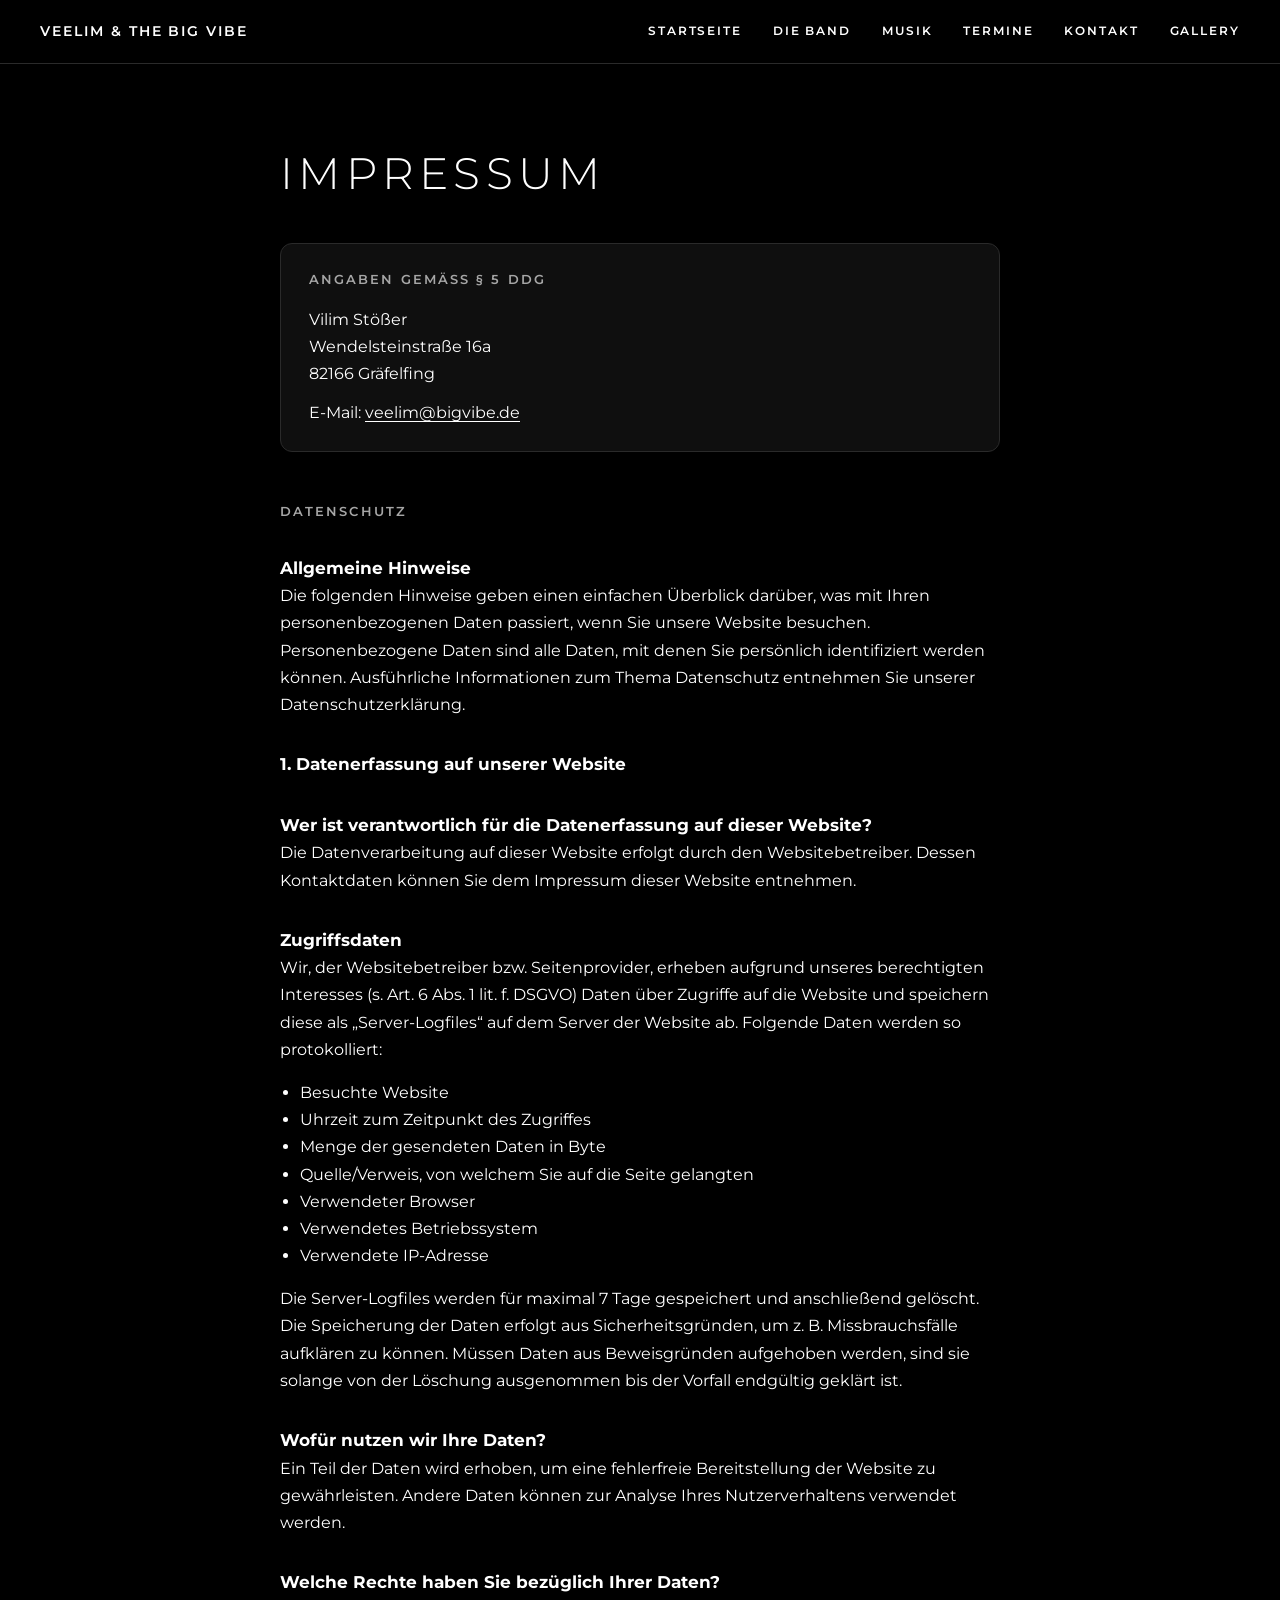
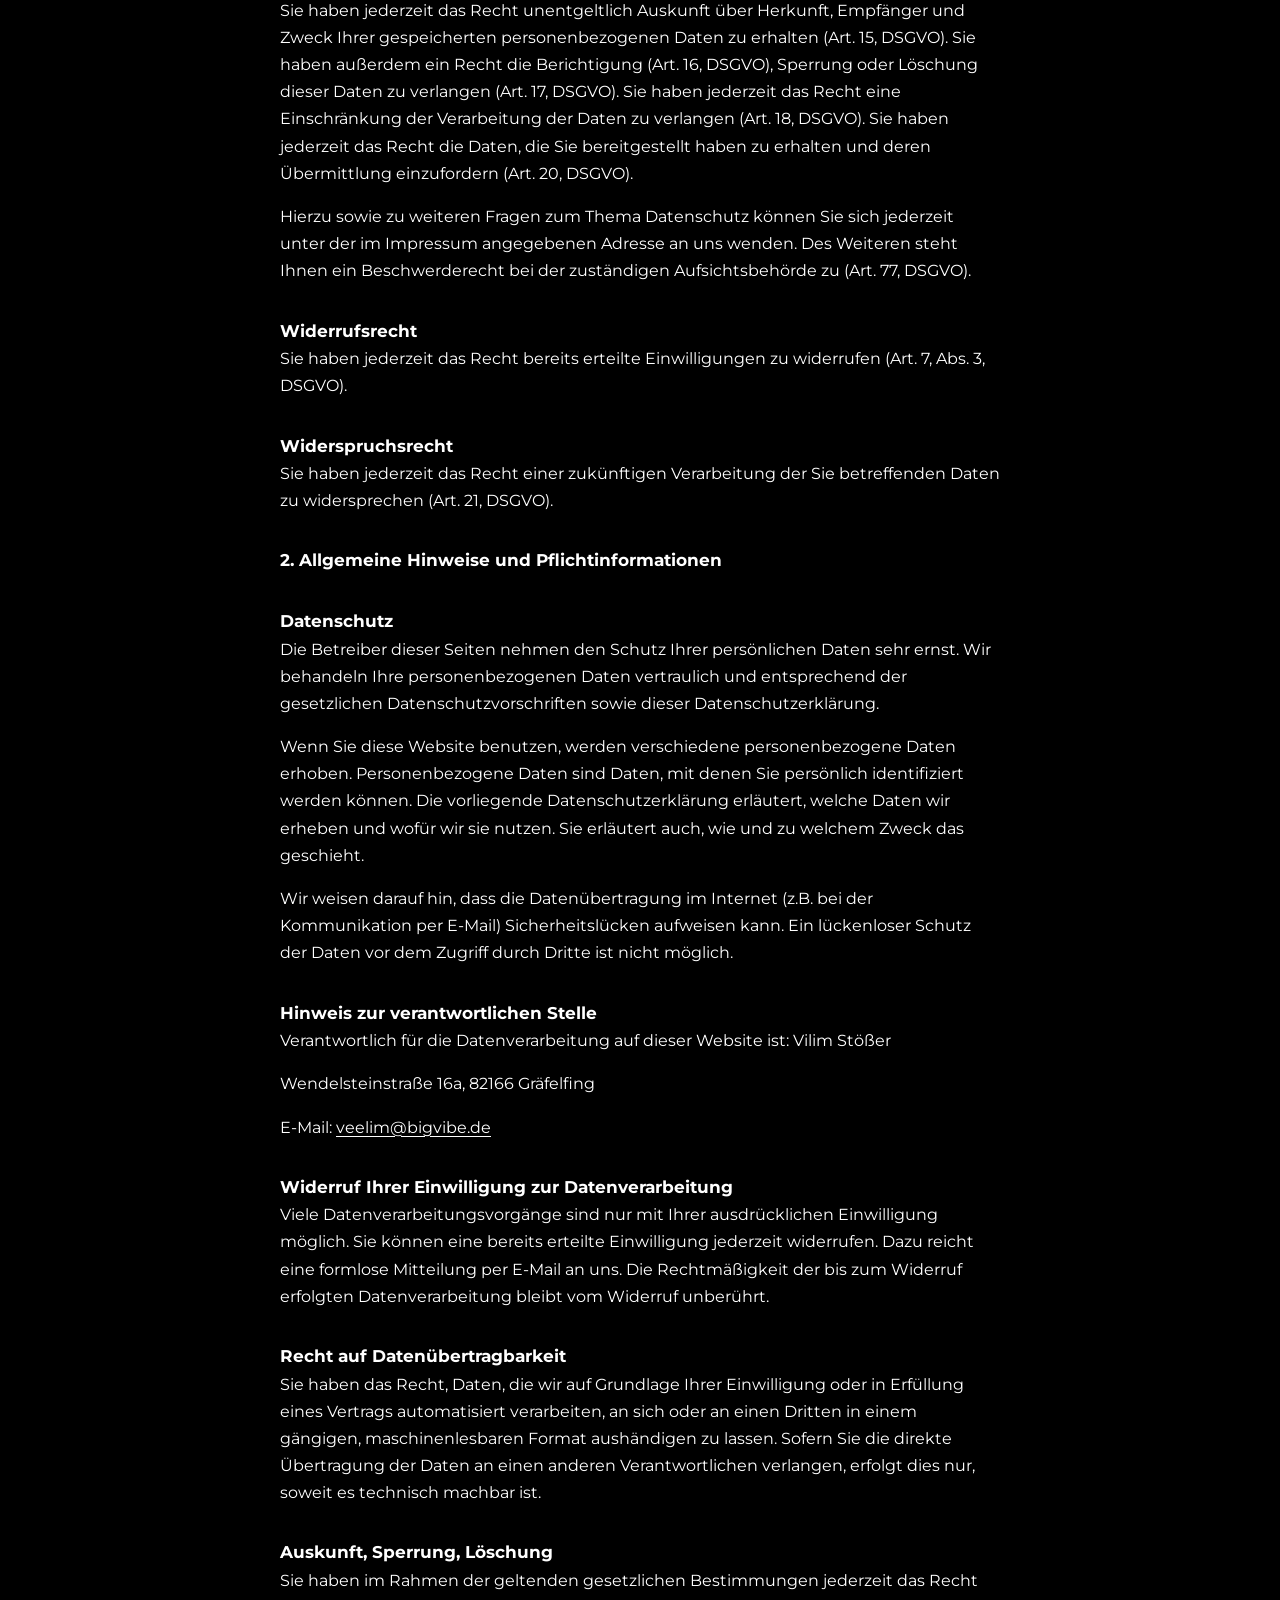
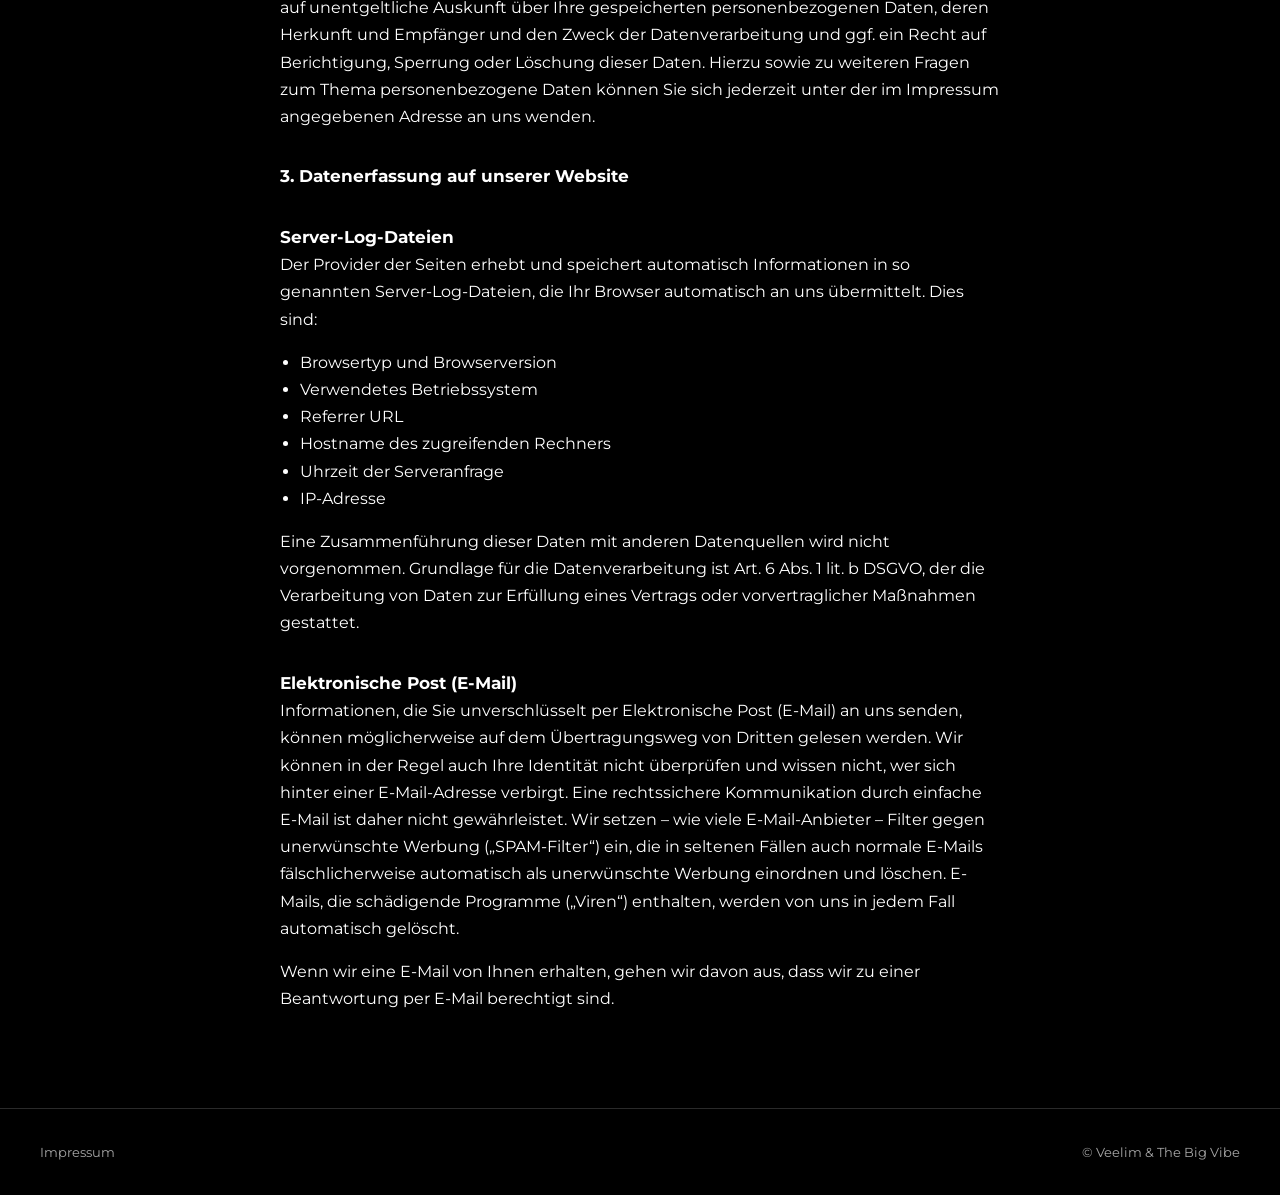
==== commit 8d5c7882: "Impressum: add provider details (Angaben gemäß § 5 DDG) The WordPress page only had the privacy text" ====
--- a/impressum.html
+++ b/impressum.html
@@ -33,7 +33,16 @@
   <main id="main">
     <article class="legal">
       <h1>Impressum</h1>
-      
+
+      <section class="provider" aria-labelledby="angaben">
+        <h2 id="angaben">Angaben gemäß § 5 DDG</h2>
+        <p>Vilim Stößer<br>
+        Wendelsteinstraße 16a<br>
+        82166 Gräfelfing</p>
+        <p>E-Mail: <a href="mailto:veelim@bigvibe.de">veelim@bigvibe.de</a></p>
+      </section>
+
+      <h2>Datenschutz</h2>
       <p><strong>Allgemeine Hinweise</strong> Die folgenden Hinweise geben einen einfachen Überblick darüber, was mit Ihren personenbezogenen Daten passiert, wenn Sie unsere Website besuchen. Personenbezogene Daten sind alle Daten, mit denen Sie persönlich identifiziert werden können. Ausführliche Informationen zum Thema Datenschutz entnehmen Sie unserer Datenschutzerklärung.</p>
       <p><strong>1. Datenerfassung auf unserer Website</strong></p>
       <p><strong>Wer ist verantwortlich für die Datenerfassung auf dieser Website?</strong> Die Datenverarbeitung auf dieser Website erfolgt durch den Websitebetreiber. Dessen Kontaktdaten können Sie dem Impressum dieser Website entnehmen.</p>
--- a/css/style.css
+++ b/css/style.css
@@ -400,6 +400,11 @@
 /* Legal page */
 .legal { max-width: 800px; margin: 0 auto; padding: clamp(2.5rem, 6vw, 4.5rem) var(--gutter) 5rem; font-size: 16px; overflow-wrap: break-word; }
 .legal h1 { font-size: clamp(28px, 4vw, 44px); font-weight: 300; letter-spacing: .12em; text-transform: uppercase; margin: 0 0 2rem; }
+.legal h2 { font-size: 13px; font-weight: 600; letter-spacing: .16em; text-transform: uppercase; color: var(--muted); margin: 3rem 0 1rem; }
+.legal .provider { padding: 1.5rem 1.75rem; border: 1px solid var(--line); border-radius: 12px; background: var(--surface); }
+.legal .provider h2 { margin-top: 0; }
+.legal .provider p { margin: 0 0 .75rem; }
+.legal .provider p:last-child { margin-bottom: 0; }
 .legal p > strong:first-child { display: block; margin-top: 2rem; font-size: 1.05em; }
 .legal ul { padding-left: 1.25rem; }
 .legal a { overflow-wrap: anywhere; }
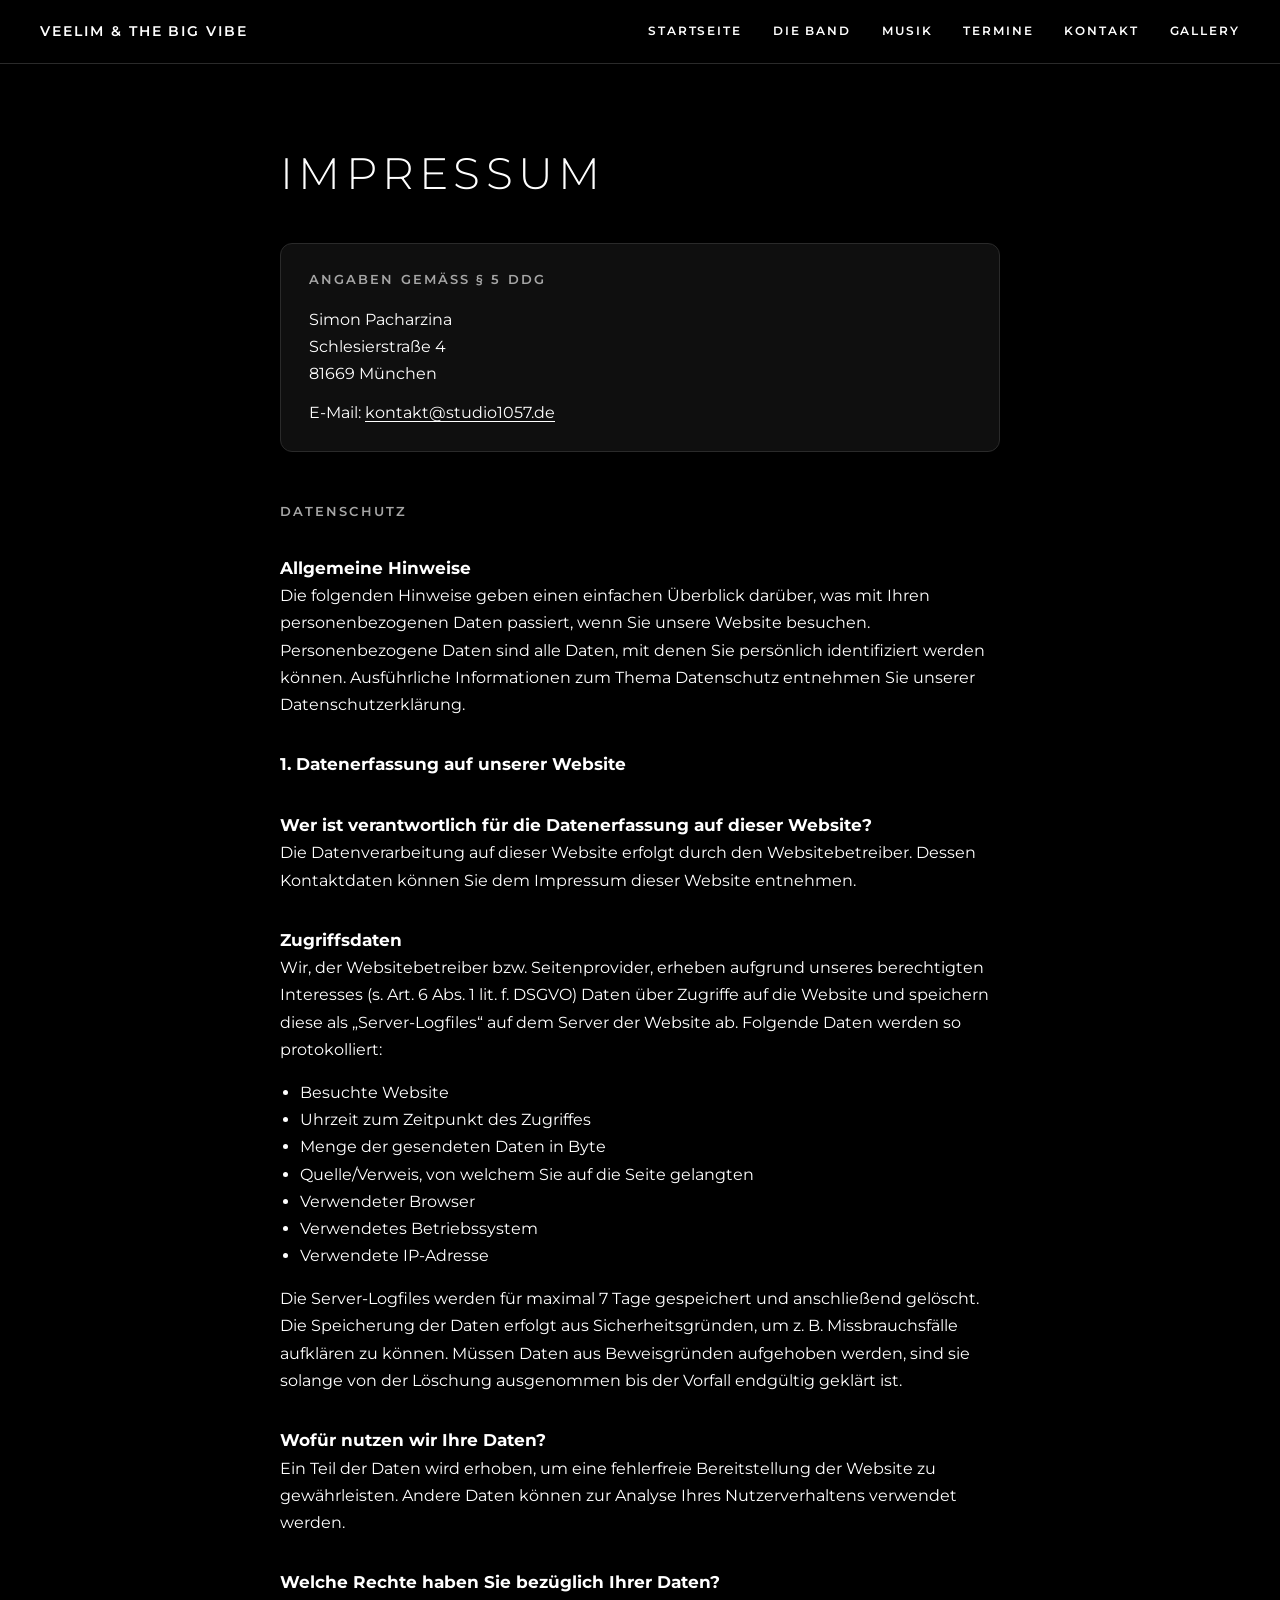
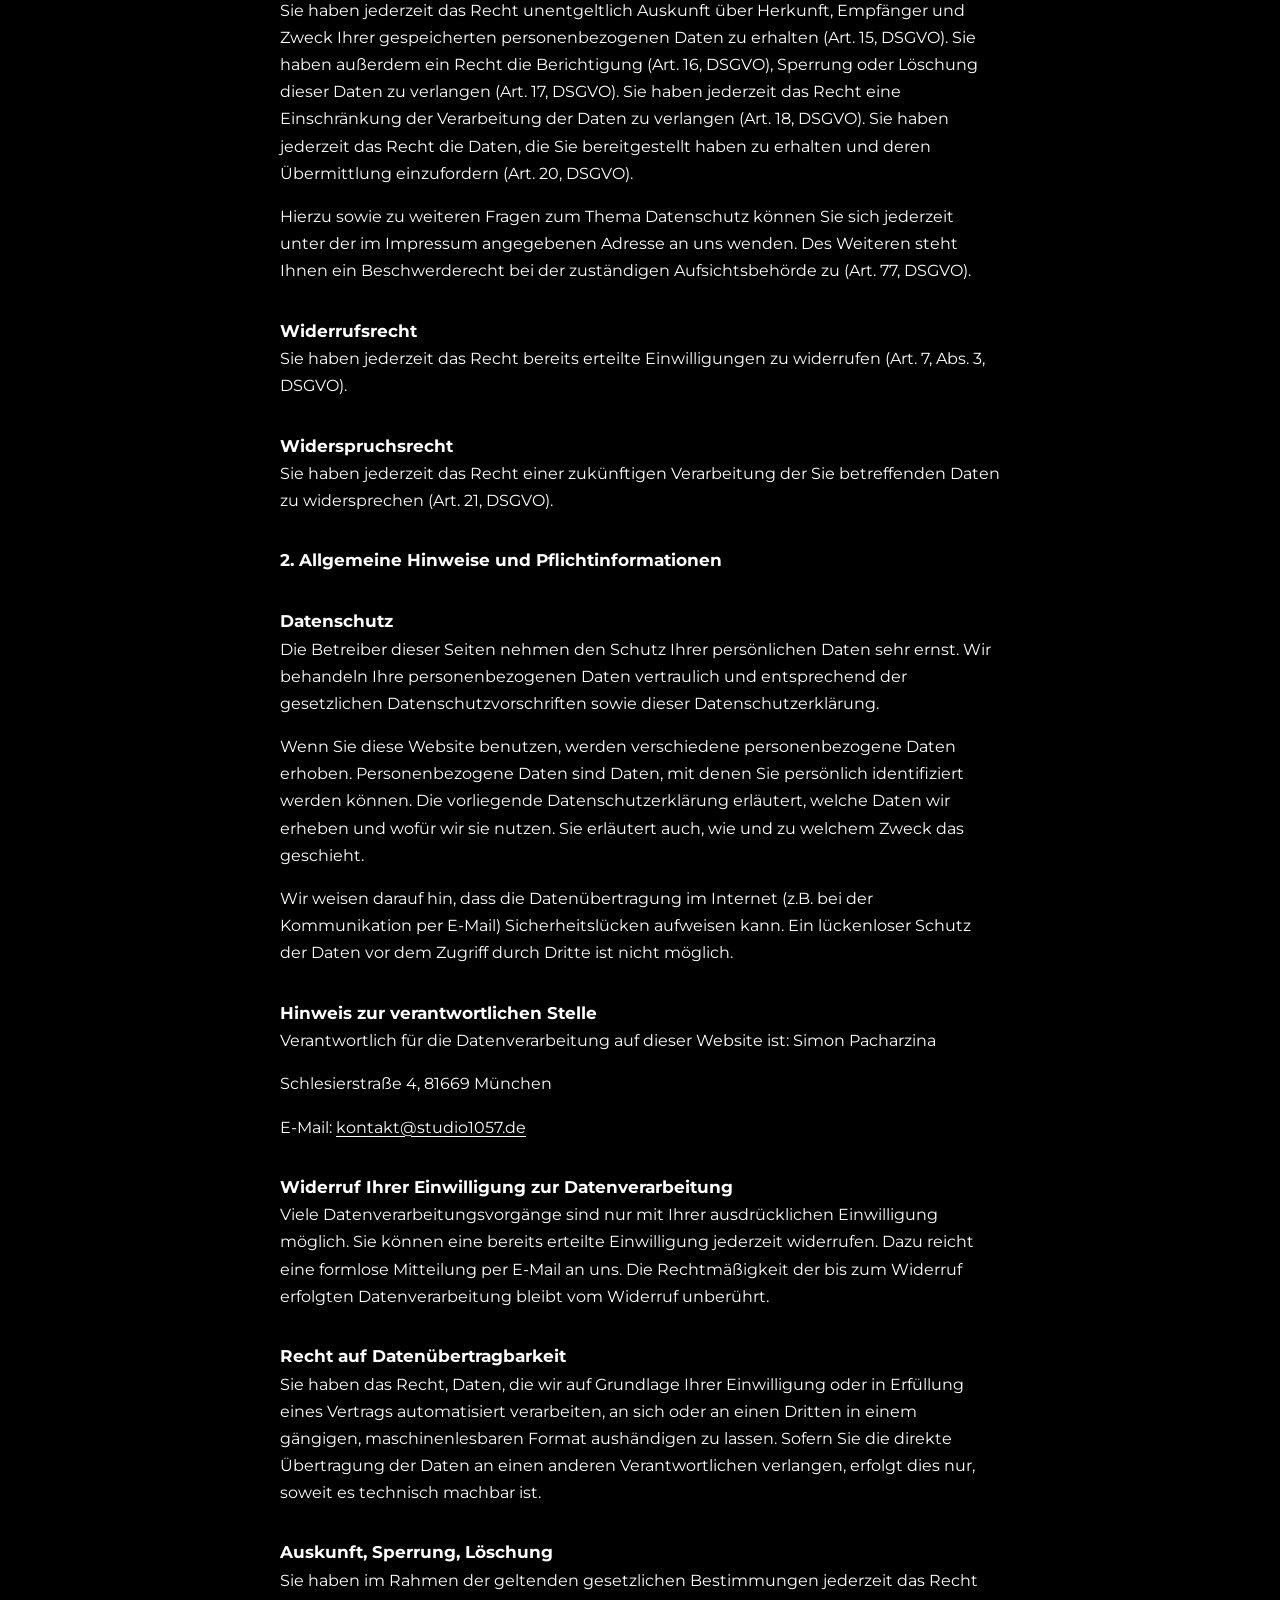
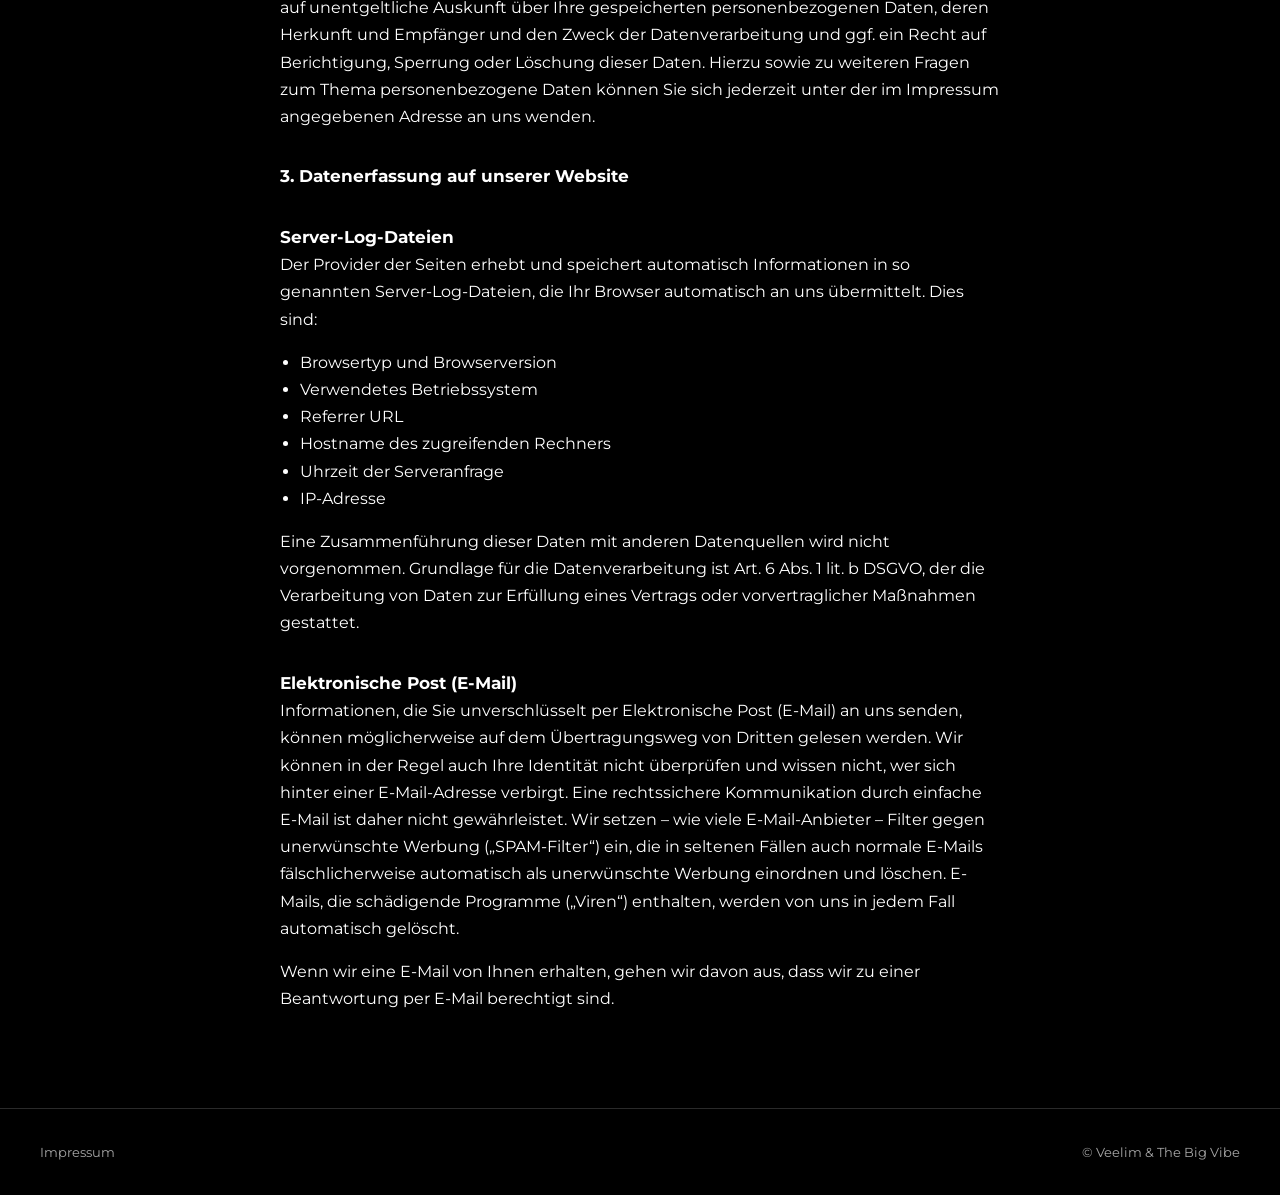
==== commit a6f608cf: "Impressum: Simon Pacharzina as provider and responsible party Co-Authored-By: Claude Opus 5.5 <norep" ====
--- a/impressum.html
+++ b/impressum.html
@@ -36,10 +36,10 @@
 
       <section class="provider" aria-labelledby="angaben">
         <h2 id="angaben">Angaben gemäß § 5 DDG</h2>
-        <p>Vilim Stößer<br>
-        Wendelsteinstraße 16a<br>
-        82166 Gräfelfing</p>
-        <p>E-Mail: <a href="mailto:veelim@bigvibe.de">veelim@bigvibe.de</a></p>
+        <p>Simon Pacharzina<br>
+        Schlesierstraße 4<br>
+        81669 München</p>
+        <p>E-Mail: <a href="mailto:kontakt@studio1057.de">kontakt@studio1057.de</a></p>
       </section>
 
       <h2>Datenschutz</h2>
@@ -66,9 +66,9 @@
       <p><strong>Datenschutz</strong> Die Betreiber dieser Seiten nehmen den Schutz Ihrer persönlichen Daten sehr ernst. Wir behandeln Ihre personenbezogenen Daten vertraulich und entsprechend der gesetzlichen Datenschutzvorschriften sowie dieser Datenschutzerklärung.</p>
       <p>Wenn Sie diese Website benutzen, werden verschiedene personenbezogene Daten erhoben. Personenbezogene Daten sind Daten, mit denen Sie persönlich identifiziert werden können. Die vorliegende Datenschutzerklärung erläutert, welche Daten wir erheben und wofür wir sie nutzen. Sie erläutert auch, wie und zu welchem Zweck das geschieht.</p>
       <p>Wir weisen darauf hin, dass die Datenübertragung im Internet (z.B. bei der Kommunikation per E-Mail) Sicherheitslücken aufweisen kann. Ein lückenloser Schutz der Daten vor dem Zugriff durch Dritte ist nicht möglich.</p>
-      <p><strong>Hinweis zur verantwortlichen Stelle</strong> Verantwortlich für die Datenverarbeitung auf dieser Website ist: Vilim Stößer</p>
-      <p>Wendelsteinstraße 16a, 82166 Gräfelfing</p>
-      <p>E-Mail: <a href="mailto:veelim@bigvibe.de">veelim@bigvibe.de</a></p>
+      <p><strong>Hinweis zur verantwortlichen Stelle</strong> Verantwortlich für die Datenverarbeitung auf dieser Website ist: Simon Pacharzina</p>
+      <p>Schlesierstraße 4, 81669 München</p>
+      <p>E-Mail: <a href="mailto:kontakt@studio1057.de">kontakt@studio1057.de</a></p>
       <p><strong>Widerruf Ihrer Einwilligung zur Datenverarbeitung</strong> Viele Datenverarbeitungsvorgänge sind nur mit Ihrer ausdrücklichen Einwilligung möglich. Sie können eine bereits erteilte Einwilligung jederzeit widerrufen. Dazu reicht eine formlose Mitteilung per E-Mail an uns. Die Rechtmäßigkeit der bis zum Widerruf erfolgten Datenverarbeitung bleibt vom Widerruf unberührt.</p>
       <p><strong>Recht auf Datenübertragbarkeit</strong> Sie haben das Recht, Daten, die wir auf Grundlage Ihrer Einwilligung oder in Erfüllung eines Vertrags automatisiert verarbeiten, an sich oder an einen Dritten in einem gängigen, maschinenlesbaren Format aushändigen zu lassen. Sofern Sie die direkte Übertragung der Daten an einen anderen Verantwortlichen verlangen, erfolgt dies nur, soweit es technisch machbar ist.</p>
       <p><strong>Auskunft, Sperrung, Löschung</strong> Sie haben im Rahmen der geltenden gesetzlichen Bestimmungen jederzeit das Recht auf unentgeltliche Auskunft über Ihre gespeicherten personenbezogenen Daten, deren Herkunft und Empfänger und den Zweck der Datenverarbeitung und ggf. ein Recht auf Berichtigung, Sperrung oder Löschung dieser Daten. Hierzu sowie zu weiteren Fragen zum Thema personenbezogene Daten können Sie sich jederzeit unter der im Impressum angegebenen Adresse an uns wenden.</p>
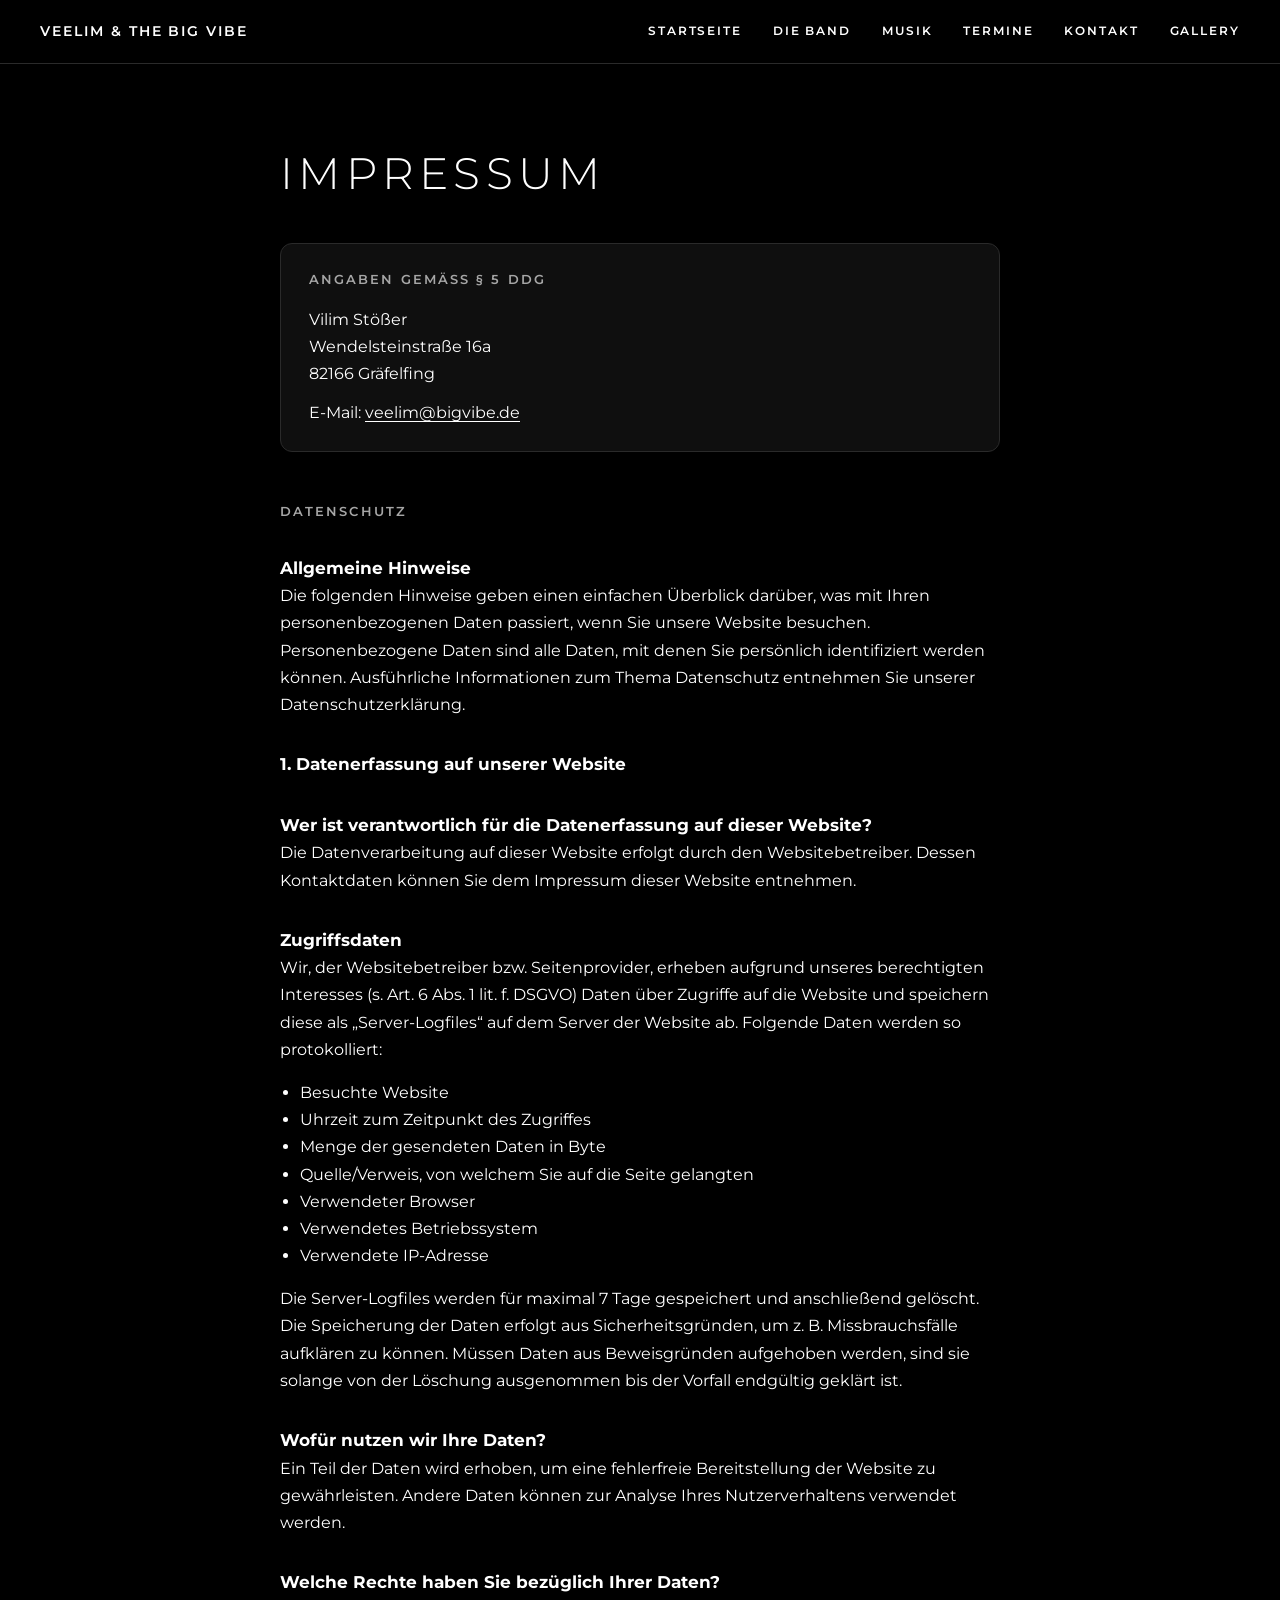
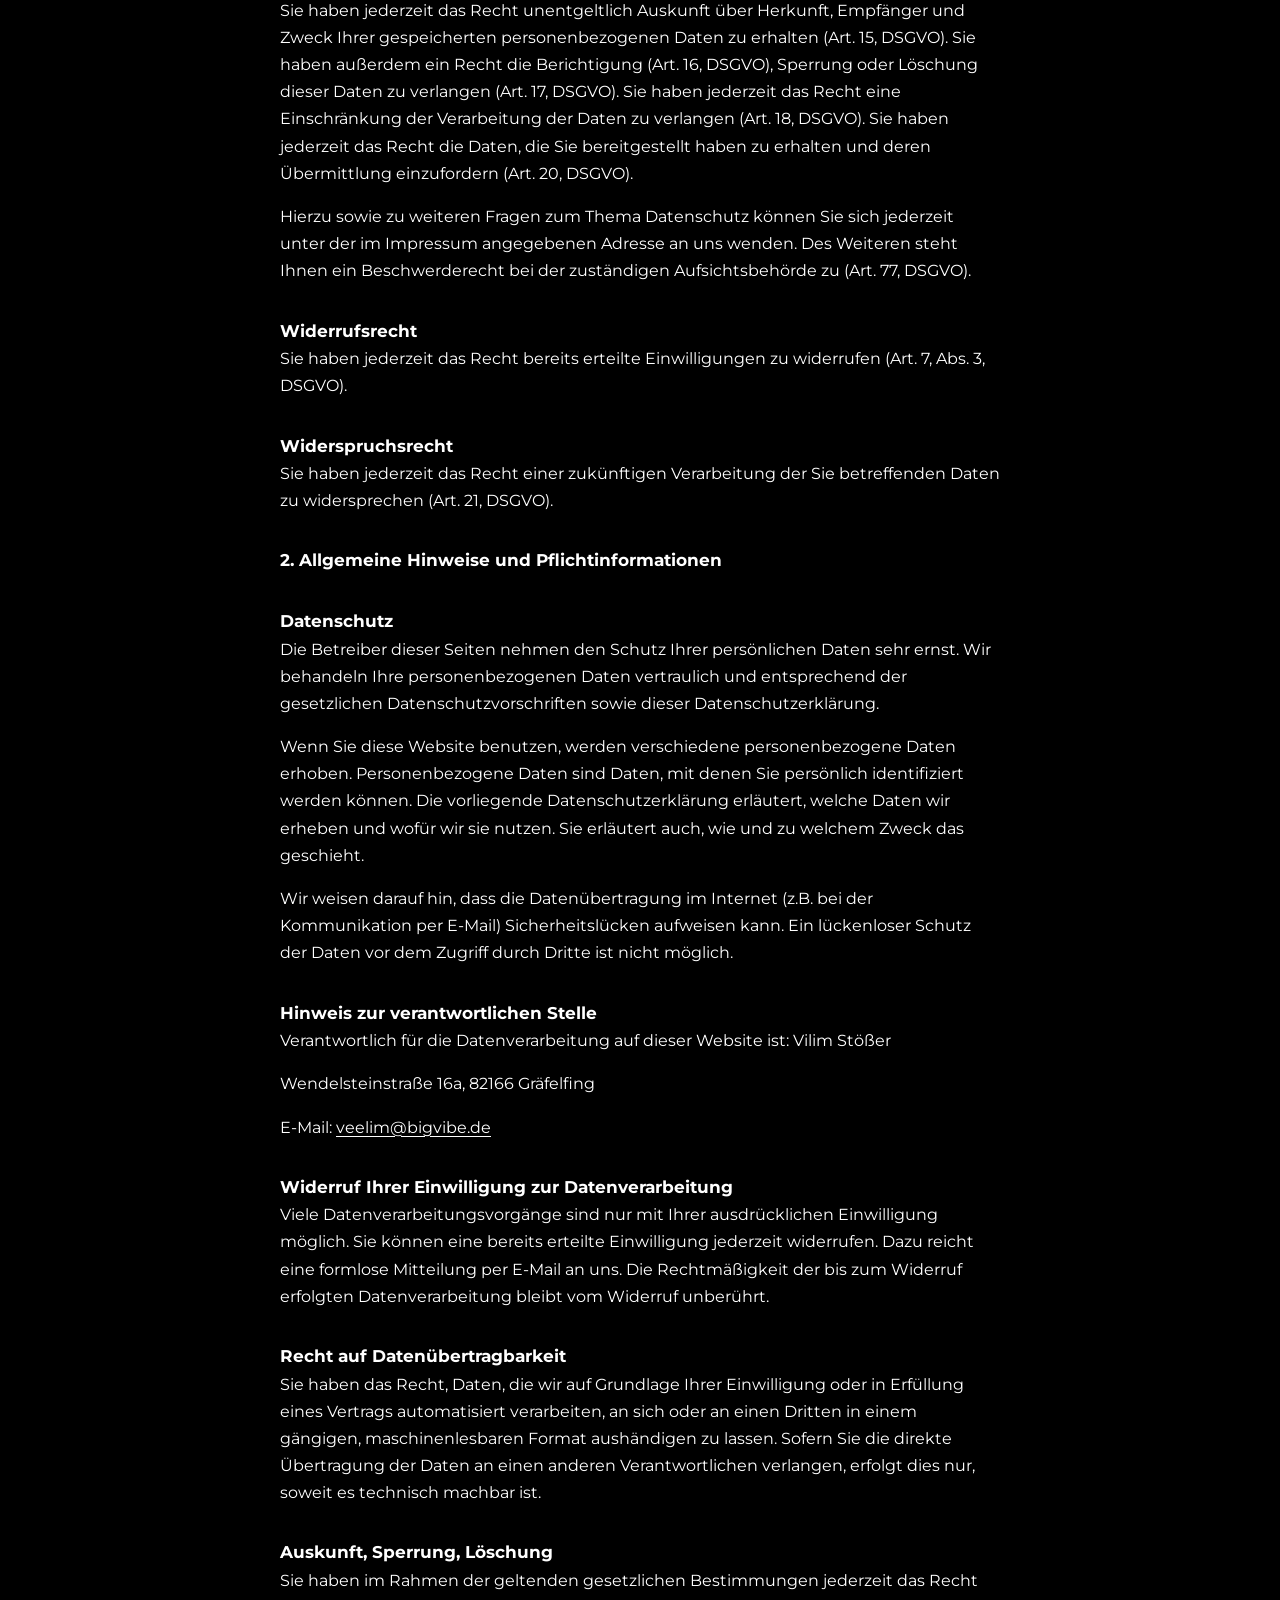
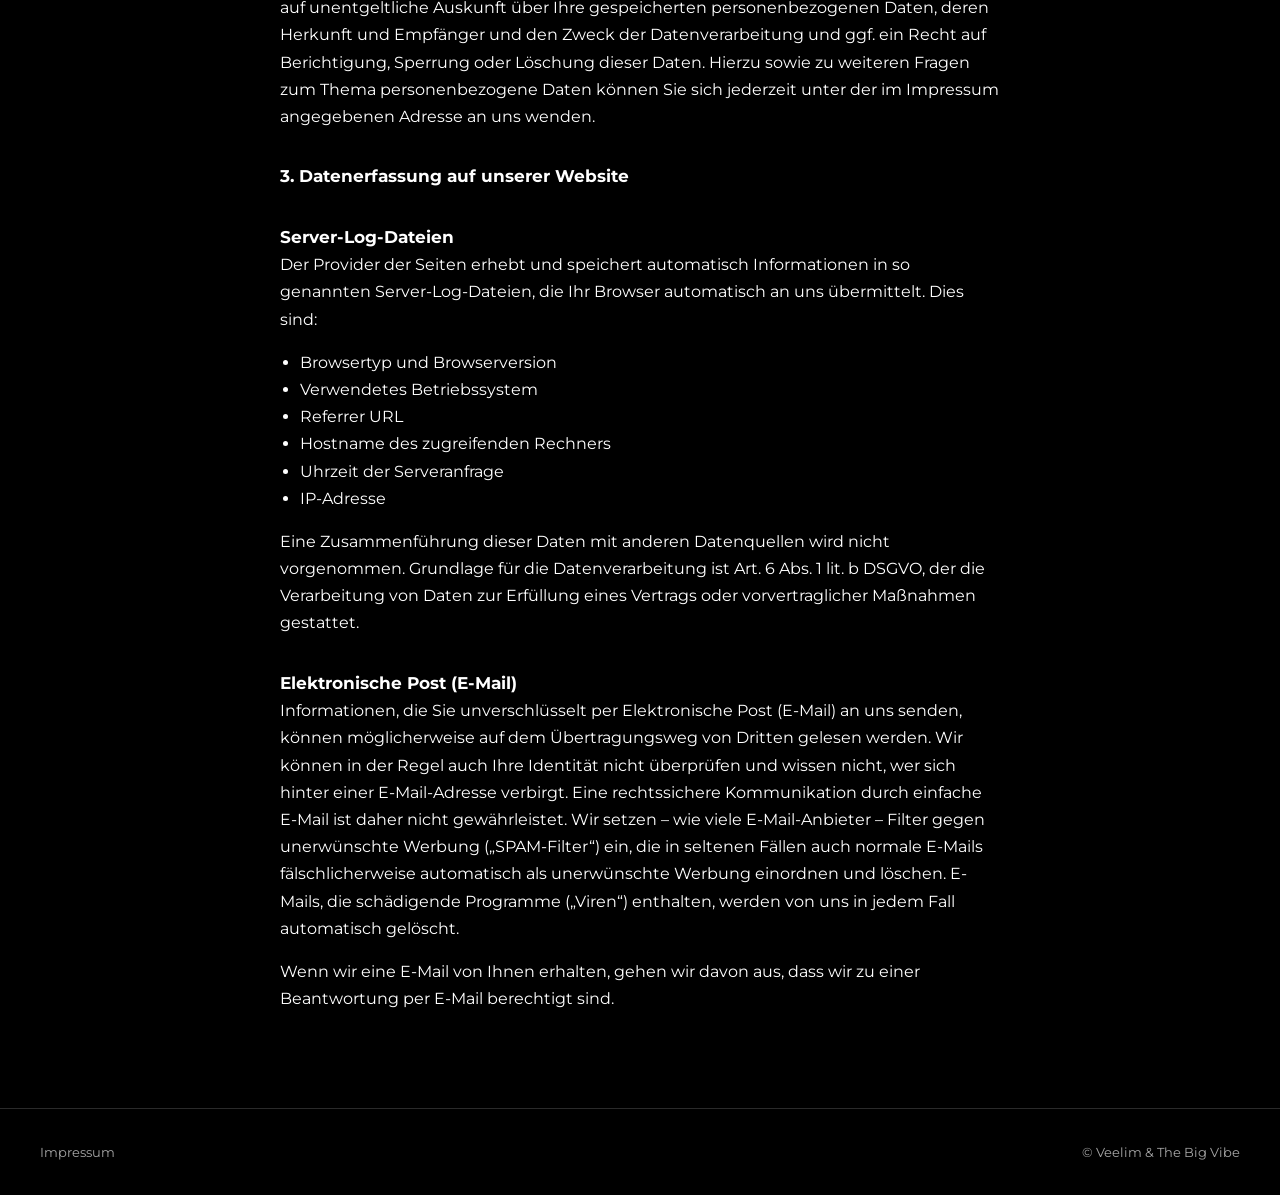
==== commit 2797ef0a: "Impressum: Vilim Stößer as provider and responsible party again Reverts a6f608c. The site is Vilim's" ====
--- a/impressum.html
+++ b/impressum.html
@@ -36,10 +36,10 @@
 
       <section class="provider" aria-labelledby="angaben">
         <h2 id="angaben">Angaben gemäß § 5 DDG</h2>
-        <p>Simon Pacharzina<br>
-        Schlesierstraße 4<br>
-        81669 München</p>
-        <p>E-Mail: <a href="mailto:kontakt@studio1057.de">kontakt@studio1057.de</a></p>
+        <p>Vilim Stößer<br>
+        Wendelsteinstraße 16a<br>
+        82166 Gräfelfing</p>
+        <p>E-Mail: <a href="mailto:veelim@bigvibe.de">veelim@bigvibe.de</a></p>
       </section>
 
       <h2>Datenschutz</h2>
@@ -66,9 +66,9 @@
       <p><strong>Datenschutz</strong> Die Betreiber dieser Seiten nehmen den Schutz Ihrer persönlichen Daten sehr ernst. Wir behandeln Ihre personenbezogenen Daten vertraulich und entsprechend der gesetzlichen Datenschutzvorschriften sowie dieser Datenschutzerklärung.</p>
       <p>Wenn Sie diese Website benutzen, werden verschiedene personenbezogene Daten erhoben. Personenbezogene Daten sind Daten, mit denen Sie persönlich identifiziert werden können. Die vorliegende Datenschutzerklärung erläutert, welche Daten wir erheben und wofür wir sie nutzen. Sie erläutert auch, wie und zu welchem Zweck das geschieht.</p>
       <p>Wir weisen darauf hin, dass die Datenübertragung im Internet (z.B. bei der Kommunikation per E-Mail) Sicherheitslücken aufweisen kann. Ein lückenloser Schutz der Daten vor dem Zugriff durch Dritte ist nicht möglich.</p>
-      <p><strong>Hinweis zur verantwortlichen Stelle</strong> Verantwortlich für die Datenverarbeitung auf dieser Website ist: Simon Pacharzina</p>
-      <p>Schlesierstraße 4, 81669 München</p>
-      <p>E-Mail: <a href="mailto:kontakt@studio1057.de">kontakt@studio1057.de</a></p>
+      <p><strong>Hinweis zur verantwortlichen Stelle</strong> Verantwortlich für die Datenverarbeitung auf dieser Website ist: Vilim Stößer</p>
+      <p>Wendelsteinstraße 16a, 82166 Gräfelfing</p>
+      <p>E-Mail: <a href="mailto:veelim@bigvibe.de">veelim@bigvibe.de</a></p>
       <p><strong>Widerruf Ihrer Einwilligung zur Datenverarbeitung</strong> Viele Datenverarbeitungsvorgänge sind nur mit Ihrer ausdrücklichen Einwilligung möglich. Sie können eine bereits erteilte Einwilligung jederzeit widerrufen. Dazu reicht eine formlose Mitteilung per E-Mail an uns. Die Rechtmäßigkeit der bis zum Widerruf erfolgten Datenverarbeitung bleibt vom Widerruf unberührt.</p>
       <p><strong>Recht auf Datenübertragbarkeit</strong> Sie haben das Recht, Daten, die wir auf Grundlage Ihrer Einwilligung oder in Erfüllung eines Vertrags automatisiert verarbeiten, an sich oder an einen Dritten in einem gängigen, maschinenlesbaren Format aushändigen zu lassen. Sofern Sie die direkte Übertragung der Daten an einen anderen Verantwortlichen verlangen, erfolgt dies nur, soweit es technisch machbar ist.</p>
       <p><strong>Auskunft, Sperrung, Löschung</strong> Sie haben im Rahmen der geltenden gesetzlichen Bestimmungen jederzeit das Recht auf unentgeltliche Auskunft über Ihre gespeicherten personenbezogenen Daten, deren Herkunft und Empfänger und den Zweck der Datenverarbeitung und ggf. ein Recht auf Berichtigung, Sperrung oder Löschung dieser Daten. Hierzu sowie zu weiteren Fragen zum Thema personenbezogene Daten können Sie sich jederzeit unter der im Impressum angegebenen Adresse an uns wenden.</p>
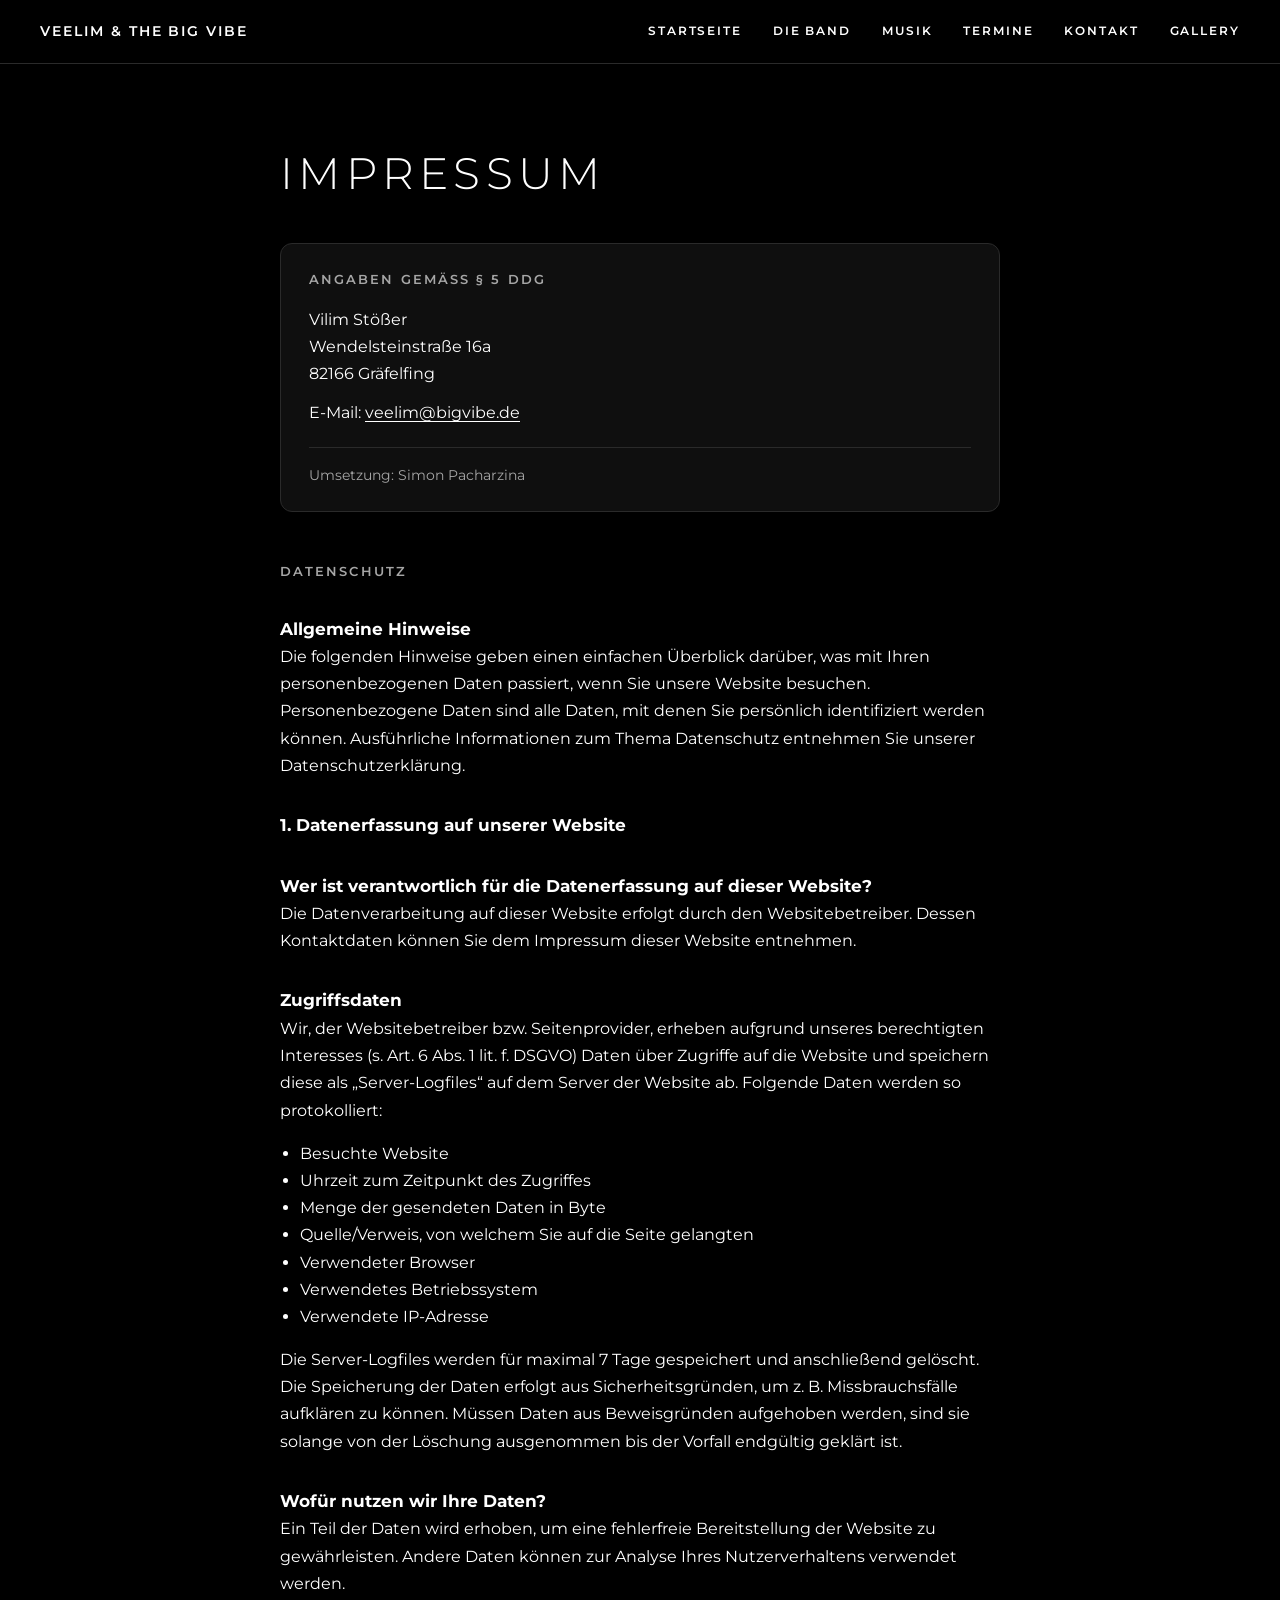
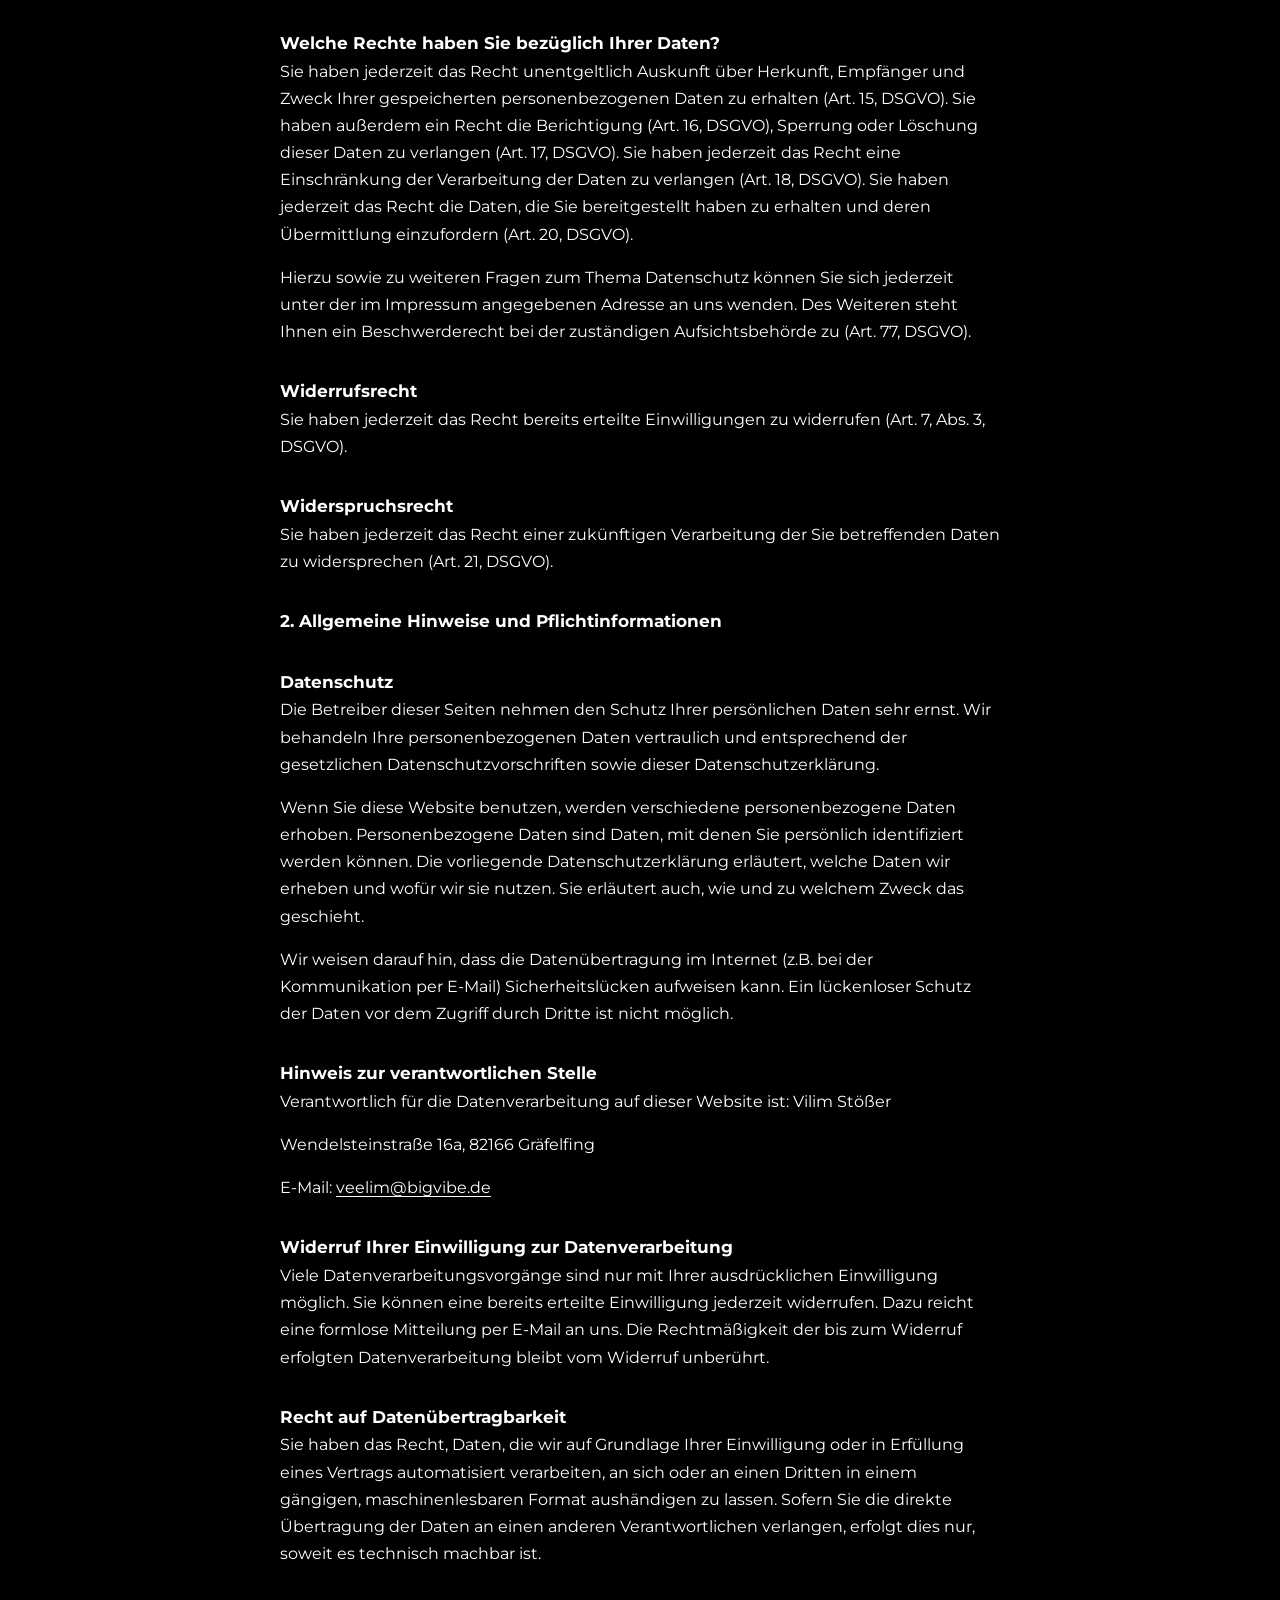
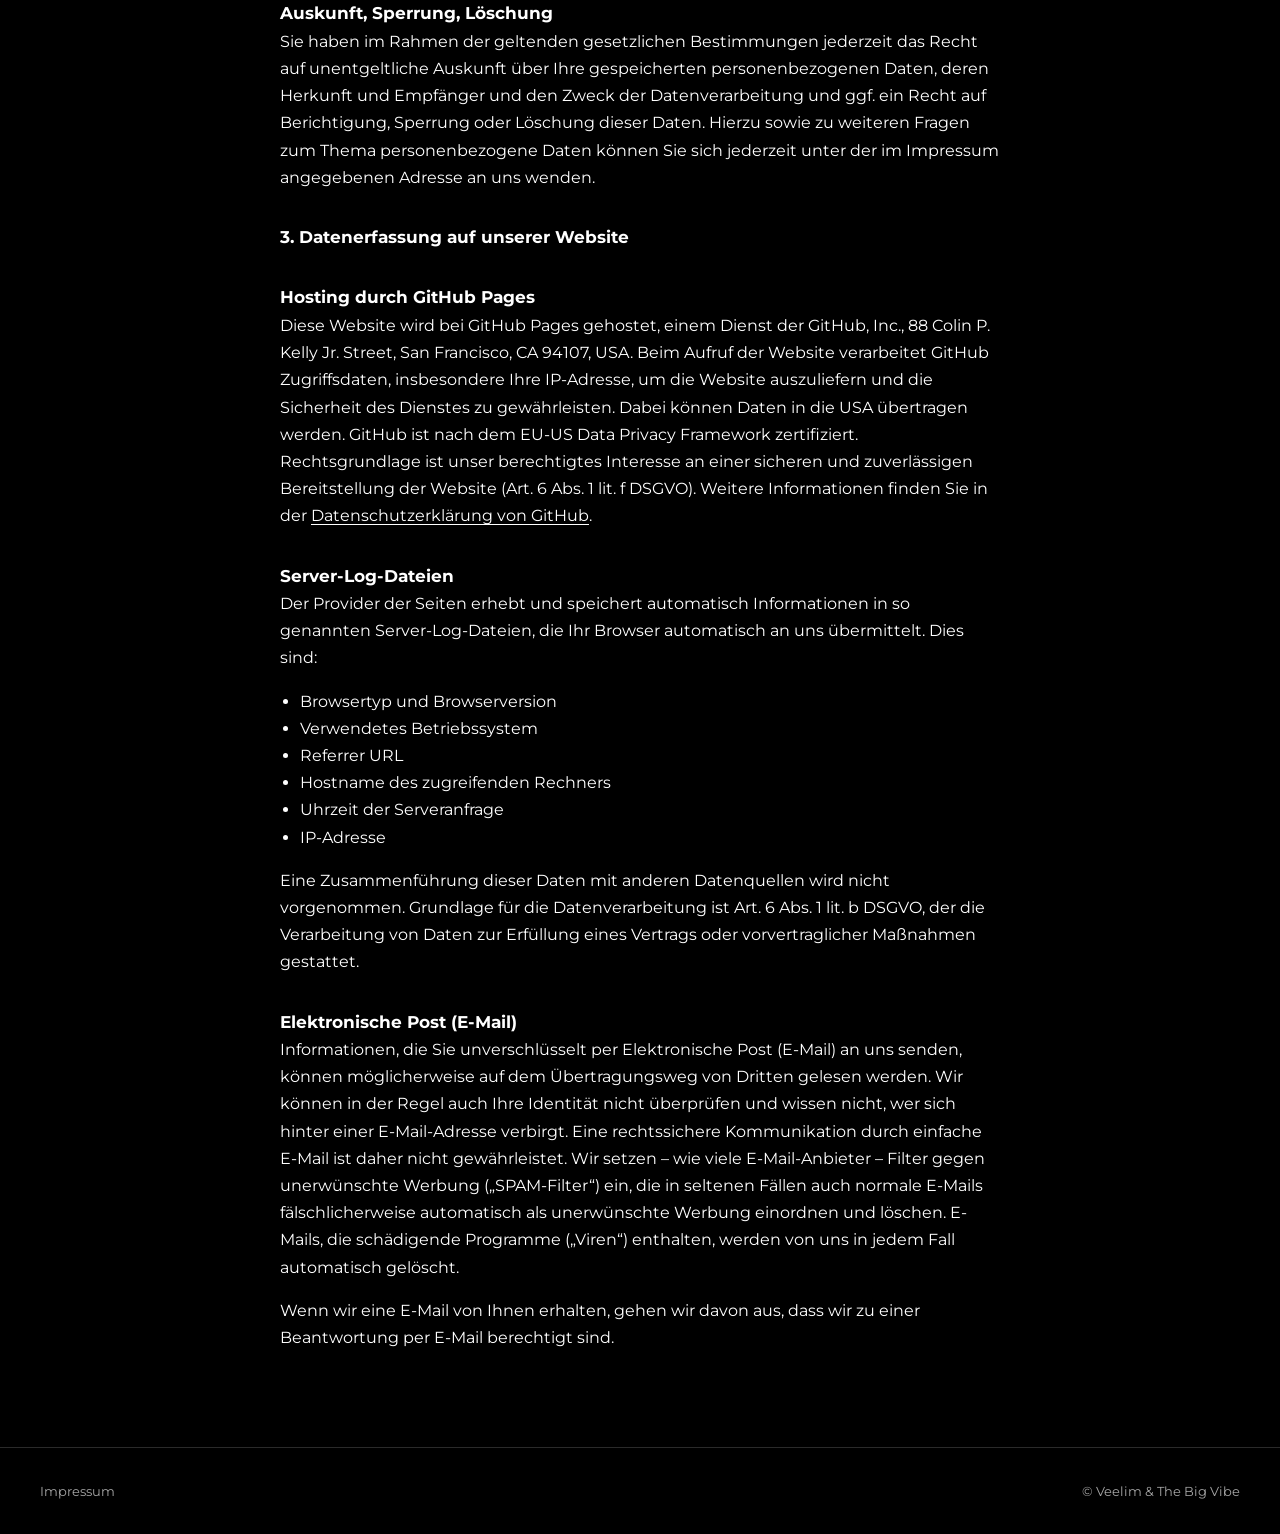
==== commit 1d3a842c: "Impressum: credit line and GitHub Pages hosting in the privacy text Co-Authored-By: Claude Opus 5.5 " ====
--- a/impressum.html
+++ b/impressum.html
@@ -40,6 +40,7 @@
         Wendelsteinstraße 16a<br>
         82166 Gräfelfing</p>
         <p>E-Mail: <a href="mailto:veelim@bigvibe.de">veelim@bigvibe.de</a></p>
+        <p class="credit-line">Umsetzung: Simon Pacharzina</p>
       </section>
 
       <h2>Datenschutz</h2>
@@ -73,6 +74,7 @@
       <p><strong>Recht auf Datenübertragbarkeit</strong> Sie haben das Recht, Daten, die wir auf Grundlage Ihrer Einwilligung oder in Erfüllung eines Vertrags automatisiert verarbeiten, an sich oder an einen Dritten in einem gängigen, maschinenlesbaren Format aushändigen zu lassen. Sofern Sie die direkte Übertragung der Daten an einen anderen Verantwortlichen verlangen, erfolgt dies nur, soweit es technisch machbar ist.</p>
       <p><strong>Auskunft, Sperrung, Löschung</strong> Sie haben im Rahmen der geltenden gesetzlichen Bestimmungen jederzeit das Recht auf unentgeltliche Auskunft über Ihre gespeicherten personenbezogenen Daten, deren Herkunft und Empfänger und den Zweck der Datenverarbeitung und ggf. ein Recht auf Berichtigung, Sperrung oder Löschung dieser Daten. Hierzu sowie zu weiteren Fragen zum Thema personenbezogene Daten können Sie sich jederzeit unter der im Impressum angegebenen Adresse an uns wenden.</p>
       <p><strong>3. Datenerfassung auf unserer Website</strong></p>
+      <p><strong>Hosting durch GitHub Pages</strong> Diese Website wird bei GitHub Pages gehostet, einem Dienst der GitHub, Inc., 88 Colin P. Kelly Jr. Street, San Francisco, CA 94107, USA. Beim Aufruf der Website verarbeitet GitHub Zugriffsdaten, insbesondere Ihre IP-Adresse, um die Website auszuliefern und die Sicherheit des Dienstes zu gewährleisten. Dabei können Daten in die USA übertragen werden. GitHub ist nach dem EU-US Data Privacy Framework zertifiziert. Rechtsgrundlage ist unser berechtigtes Interesse an einer sicheren und zuverlässigen Bereitstellung der Website (Art. 6 Abs. 1 lit. f DSGVO). Weitere Informationen finden Sie in der <a href="https://docs.github.com/de/site-policy/privacy-policies/github-general-privacy-statement" rel="noopener">Datenschutzerklärung von GitHub</a>.</p>
       <p><strong>Server-Log-Dateien</strong> Der Provider der Seiten erhebt und speichert automatisch Informationen in so genannten Server-Log-Dateien, die Ihr Browser automatisch an uns übermittelt. Dies sind:</p>
       <ul>
       <li>Browsertyp und Browserversion</li>
--- a/css/style.css
+++ b/css/style.css
@@ -405,6 +405,7 @@
 .legal .provider h2 { margin-top: 0; }
 .legal .provider p { margin: 0 0 .75rem; }
 .legal .provider p:last-child { margin-bottom: 0; }
+.legal .provider .credit-line { margin-top: 1.25rem; padding-top: 1rem; border-top: 1px solid var(--line); font-size: 14px; color: var(--muted); }
 .legal p > strong:first-child { display: block; margin-top: 2rem; font-size: 1.05em; }
 .legal ul { padding-left: 1.25rem; }
 .legal a { overflow-wrap: anywhere; }
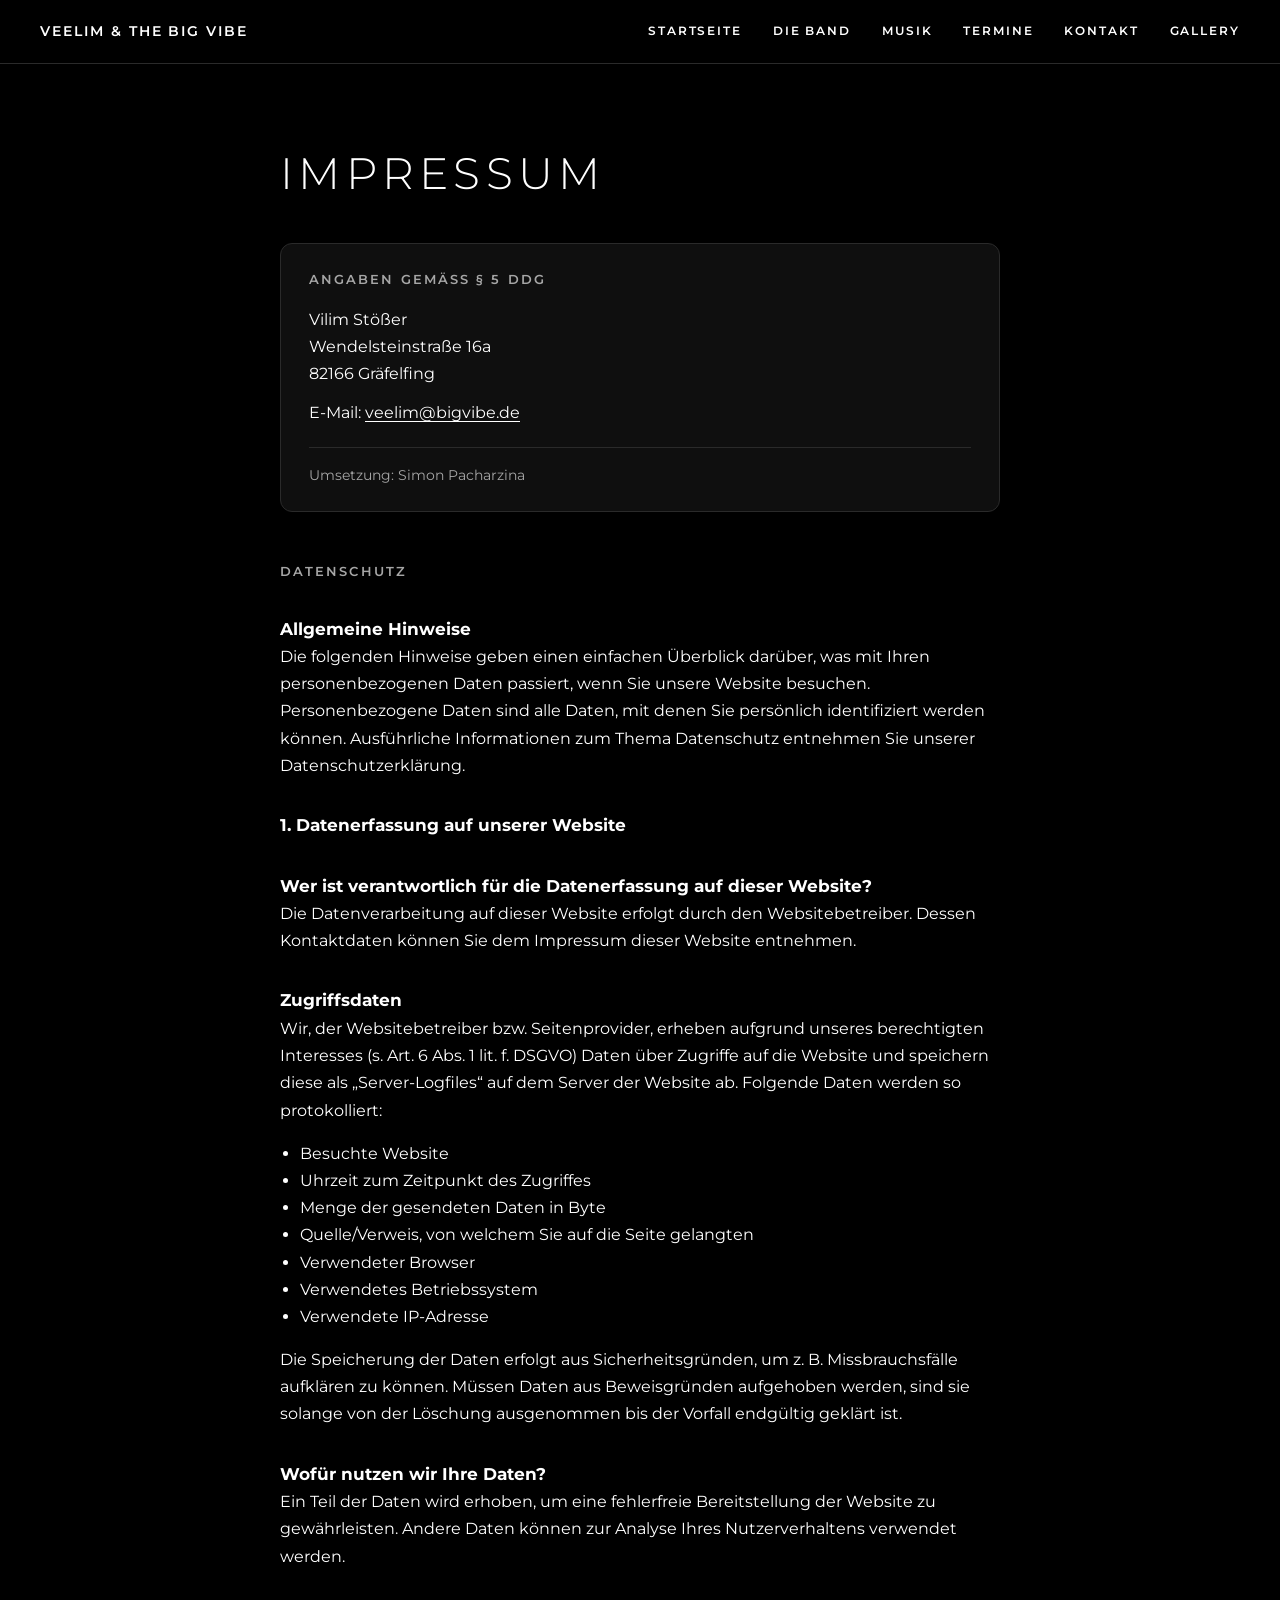
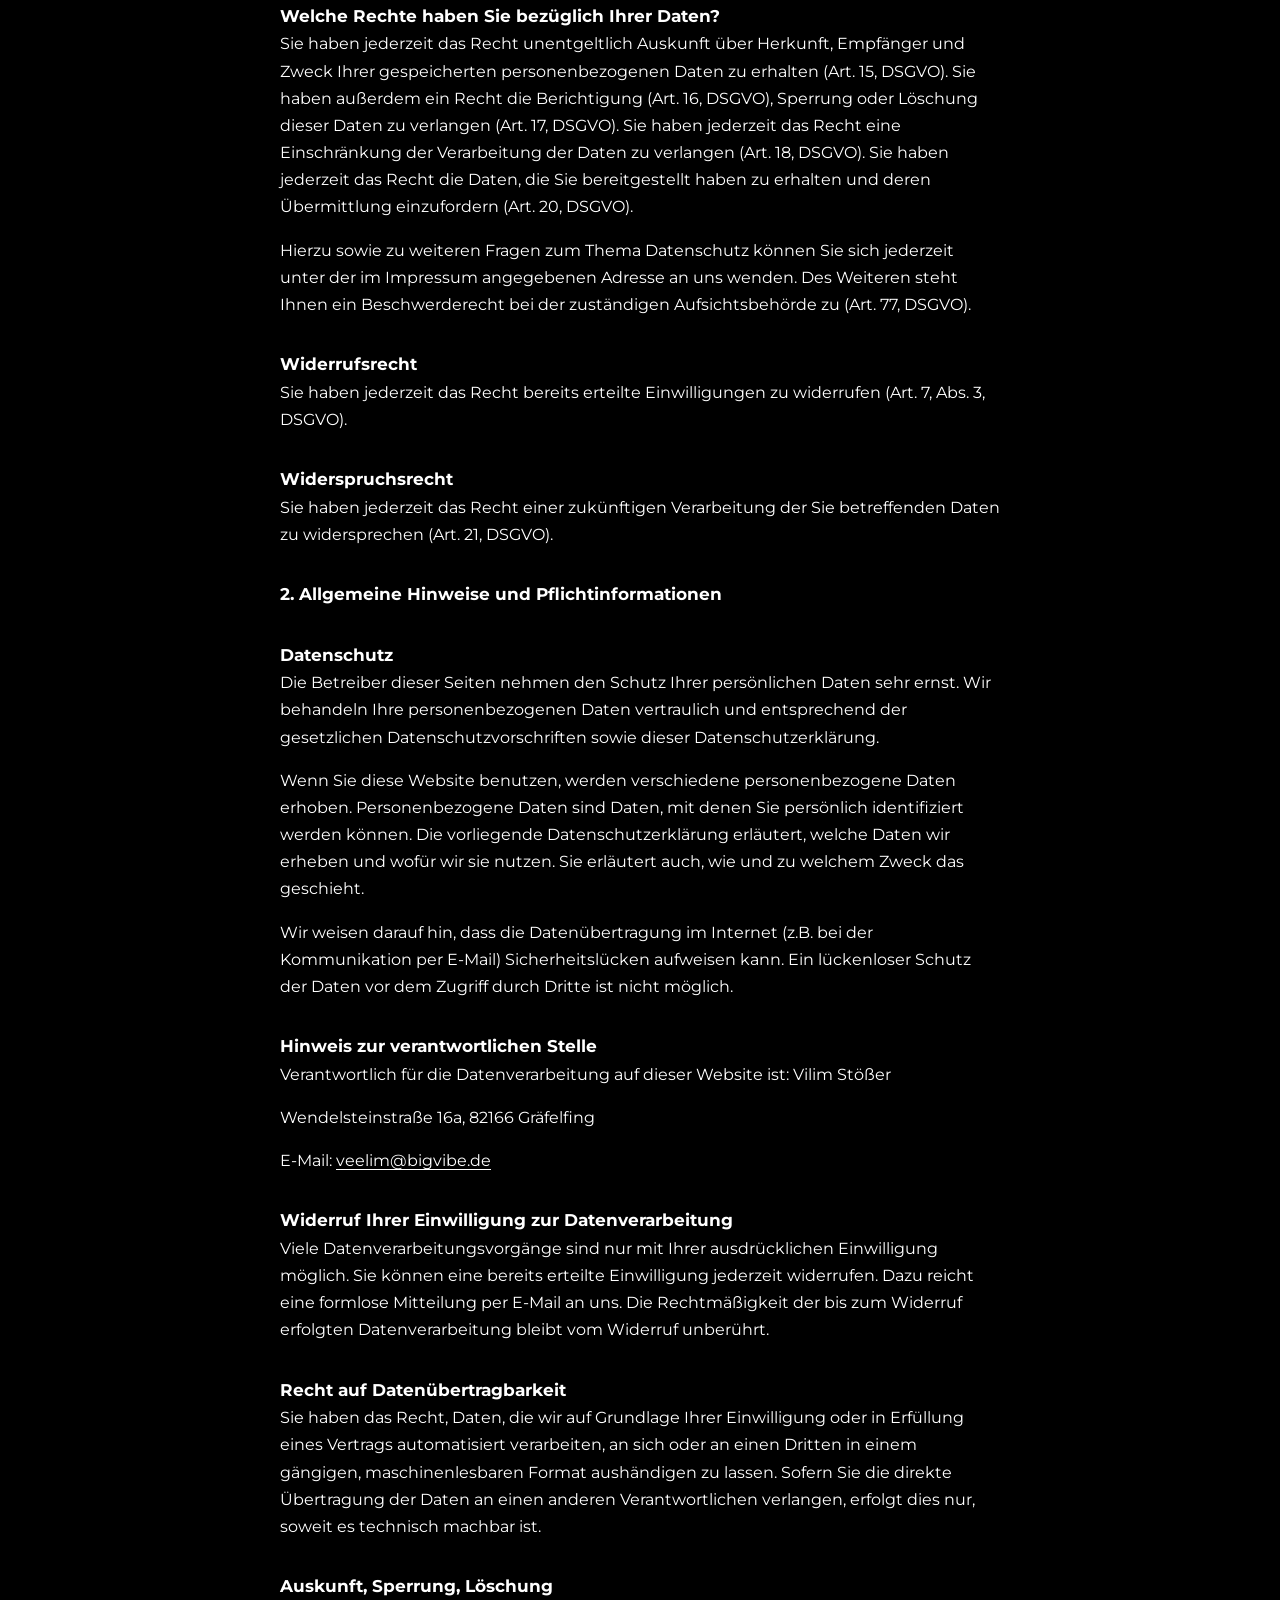
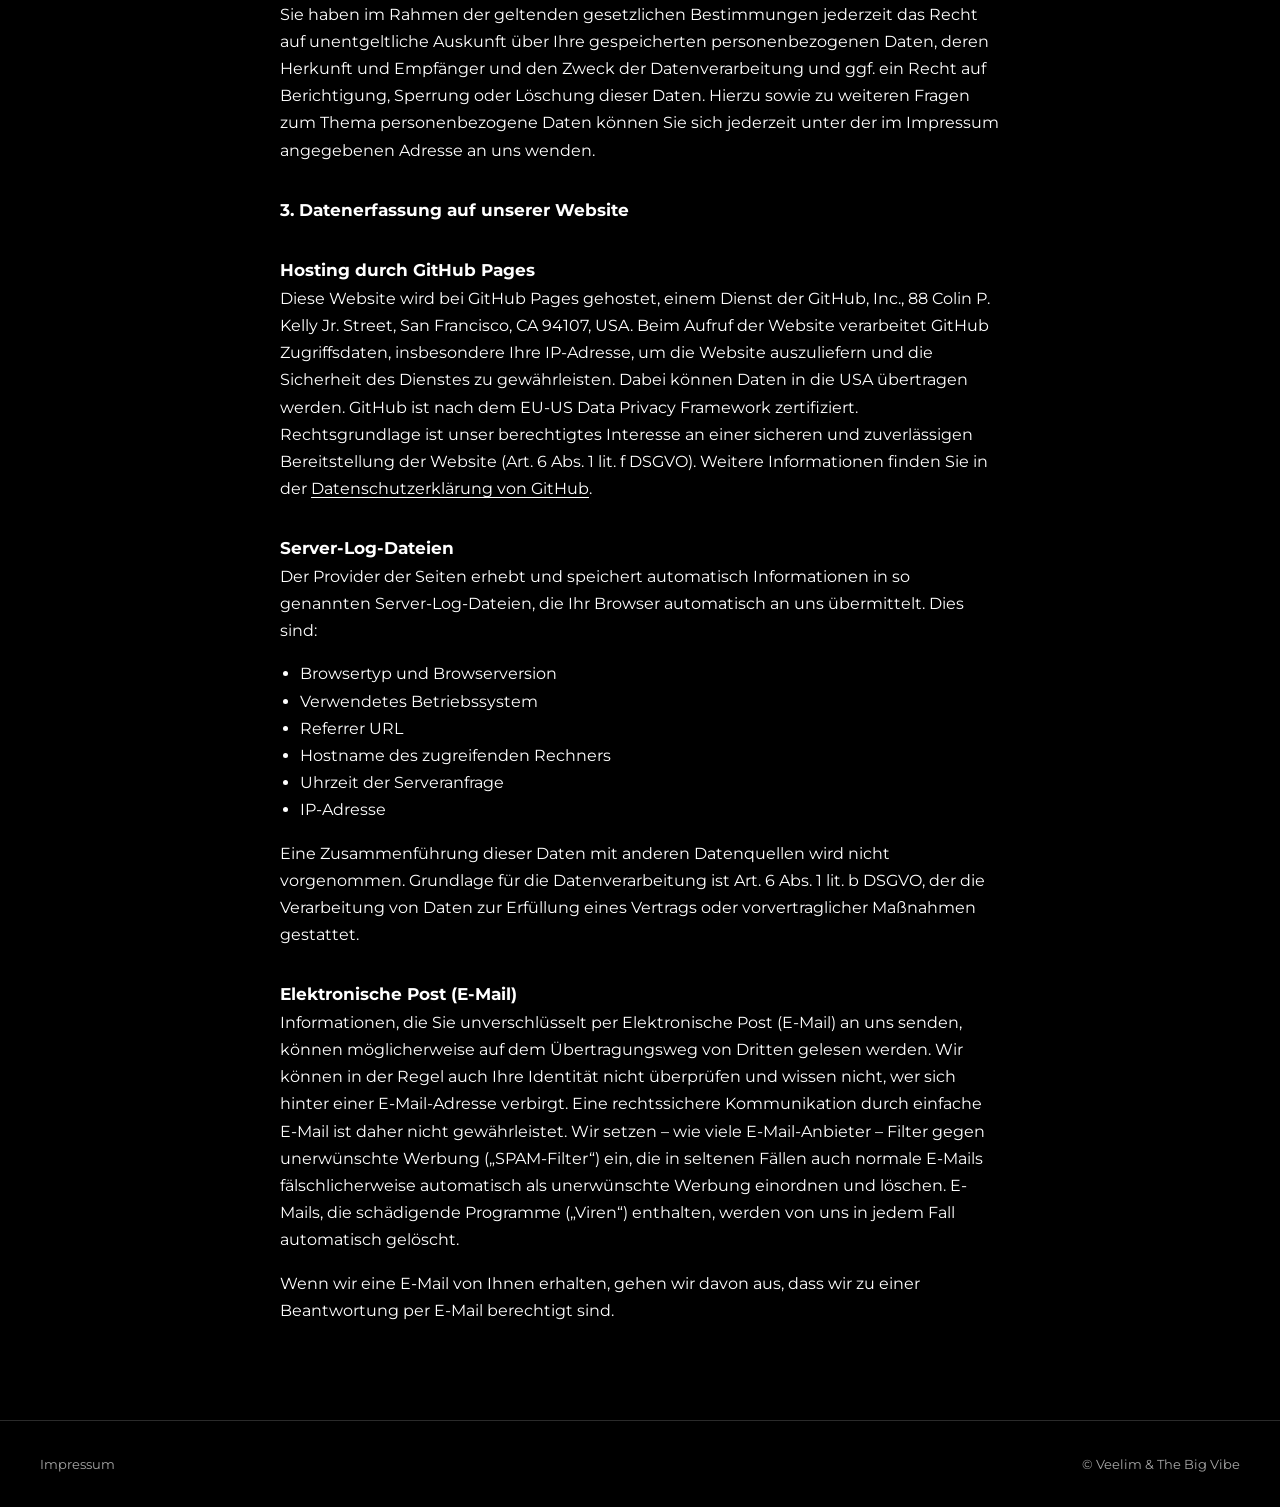
==== commit 8b05f043: "Impressum: drop the Strato-specific 7-day log retention sentence Co-Authored-By: Claude Opus 5.5 <no" ====
--- a/impressum.html
+++ b/impressum.html
@@ -57,7 +57,7 @@
       <li>Verwendetes Betriebssystem</li>
       <li>Verwendete IP-Adresse</li>
       </ul>
-      <p>Die Server-Logfiles werden für maximal 7 Tage gespeichert und anschließend gelöscht. Die Speicherung der Daten erfolgt aus Sicherheitsgründen, um z. B. Missbrauchsfälle aufklären zu können. Müssen Daten aus Beweisgründen aufgehoben werden, sind sie solange von der Löschung ausgenommen bis der Vorfall endgültig geklärt ist.</p>
+      <p>Die Speicherung der Daten erfolgt aus Sicherheitsgründen, um z. B. Missbrauchsfälle aufklären zu können. Müssen Daten aus Beweisgründen aufgehoben werden, sind sie solange von der Löschung ausgenommen bis der Vorfall endgültig geklärt ist.</p>
       <p><strong>Wofür nutzen wir Ihre Daten?</strong> Ein Teil der Daten wird erhoben, um eine fehlerfreie Bereitstellung der Website zu gewährleisten. Andere Daten können zur Analyse Ihres Nutzerverhaltens verwendet werden.</p>
       <p><strong>Welche Rechte haben Sie bezüglich Ihrer Daten?</strong> Sie haben jederzeit das Recht unentgeltlich Auskunft über Herkunft, Empfänger und Zweck Ihrer gespeicherten personenbezogenen Daten zu erhalten (Art. 15, DSGVO). Sie haben außerdem ein Recht die Berichtigung (Art. 16, DSGVO), Sperrung oder Löschung dieser Daten zu verlangen (Art. 17, DSGVO). Sie haben jederzeit das Recht eine Einschränkung der Verarbeitung der Daten zu verlangen (Art. 18, DSGVO). Sie haben jederzeit das Recht die Daten, die Sie bereitgestellt haben zu erhalten und deren Übermittlung einzufordern (Art. 20, DSGVO).</p>
       <p>Hierzu sowie zu weiteren Fragen zum Thema Datenschutz können Sie sich jederzeit unter der im Impressum angegebenen Adresse an uns wenden. Des Weiteren steht Ihnen ein Beschwerderecht bei der zuständigen Aufsichtsbehörde zu (Art. 77, DSGVO).</p>
